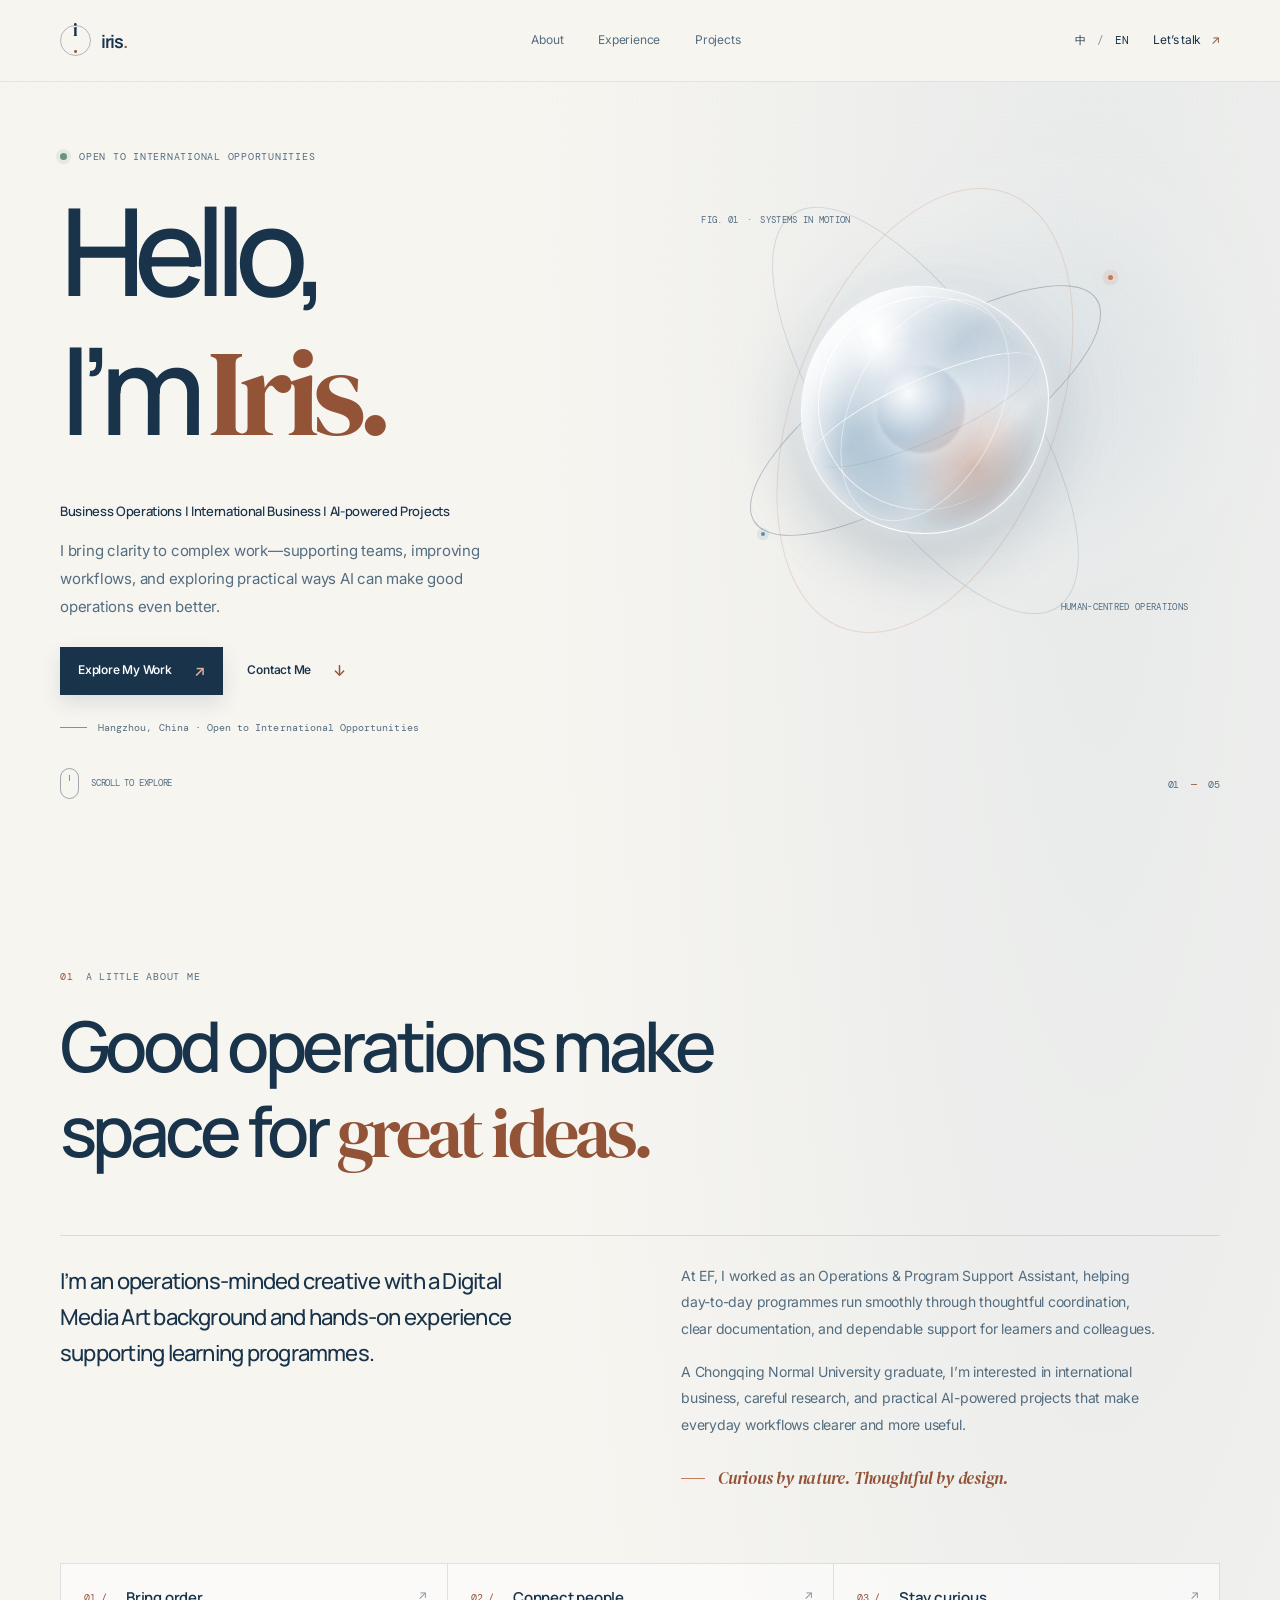
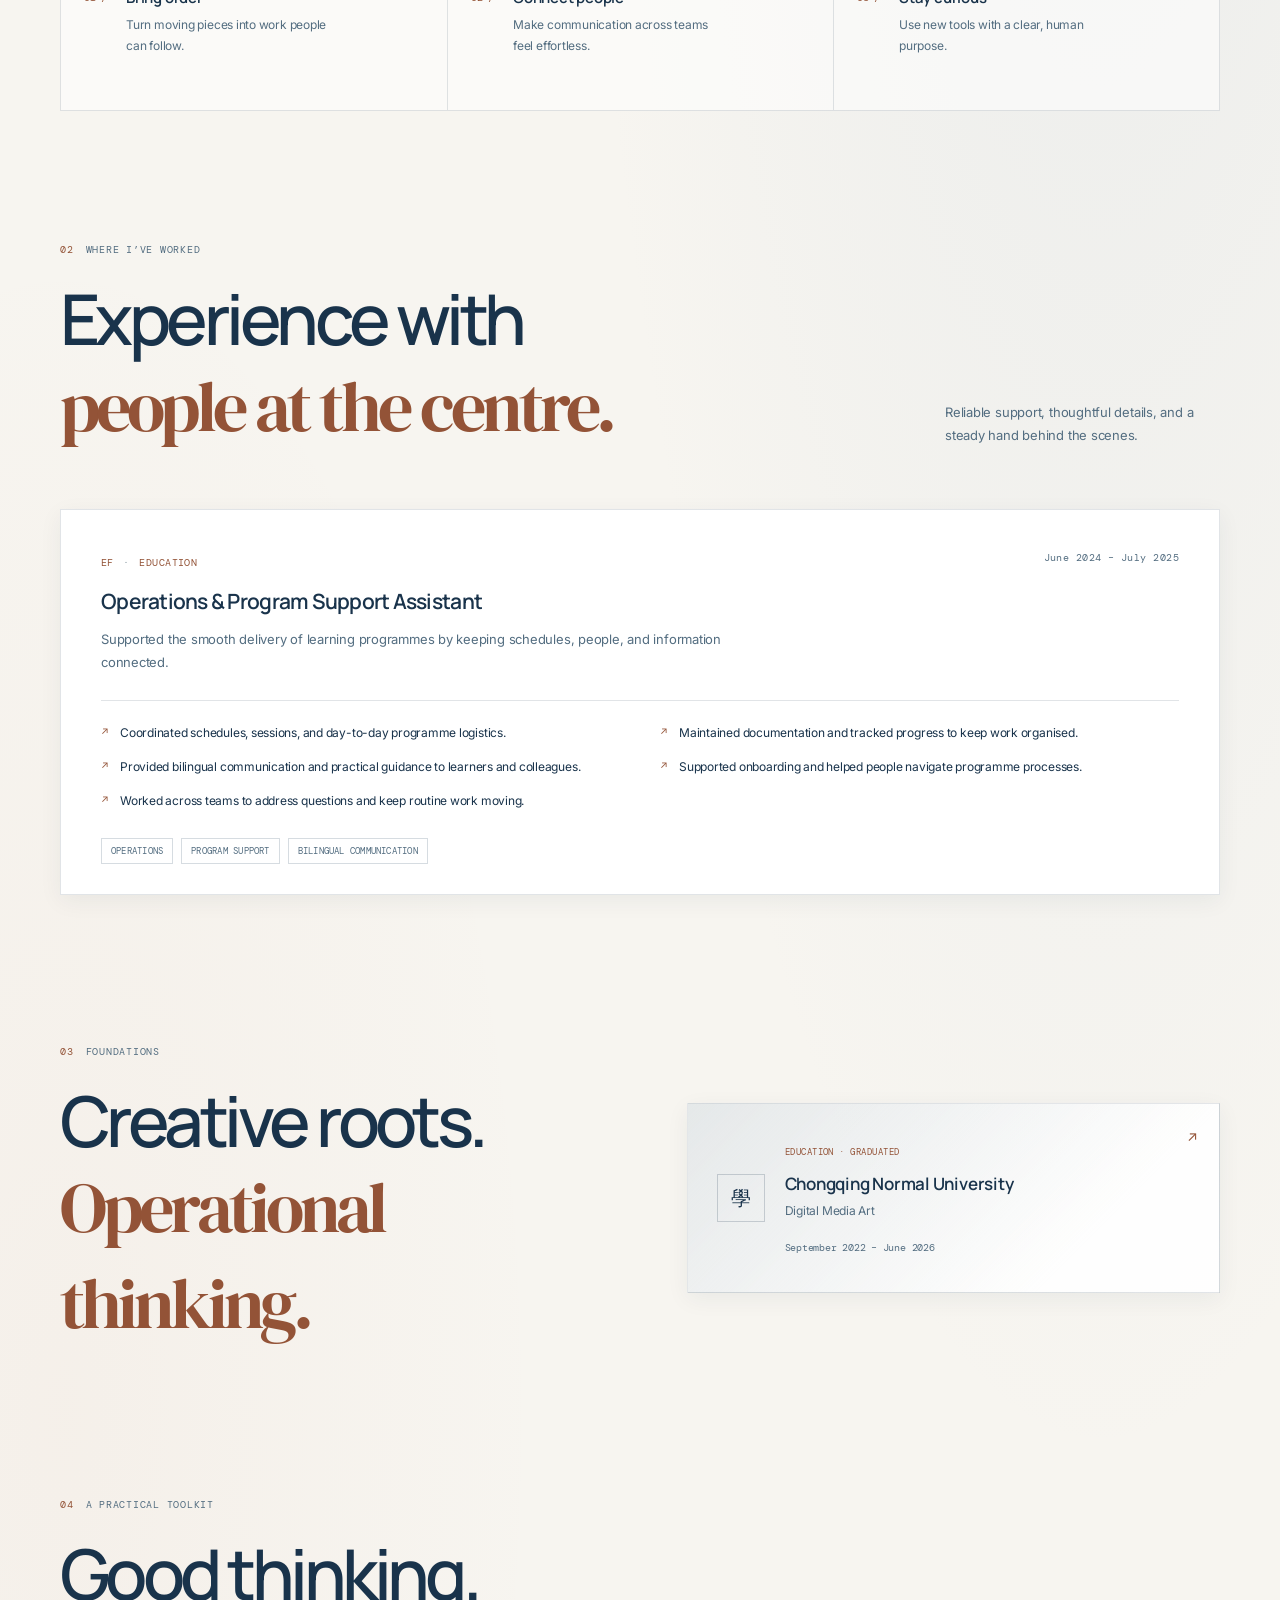
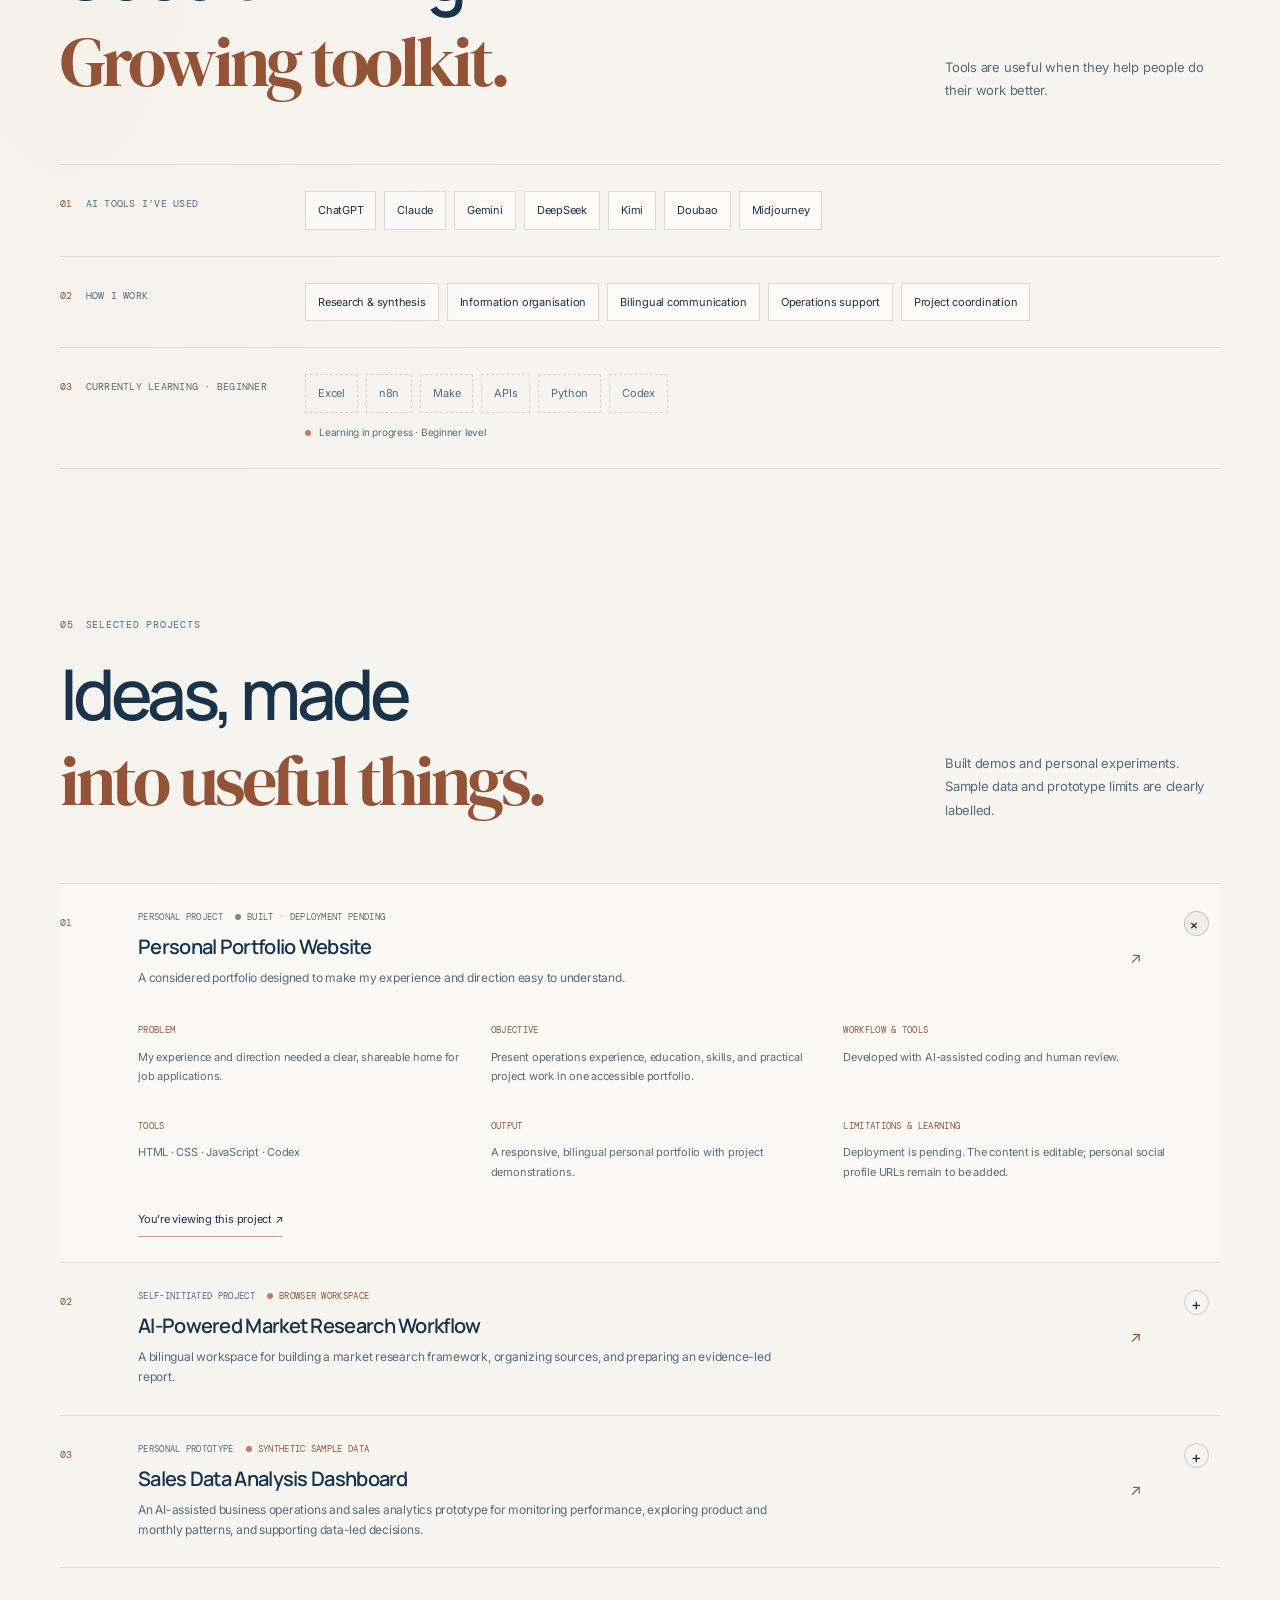
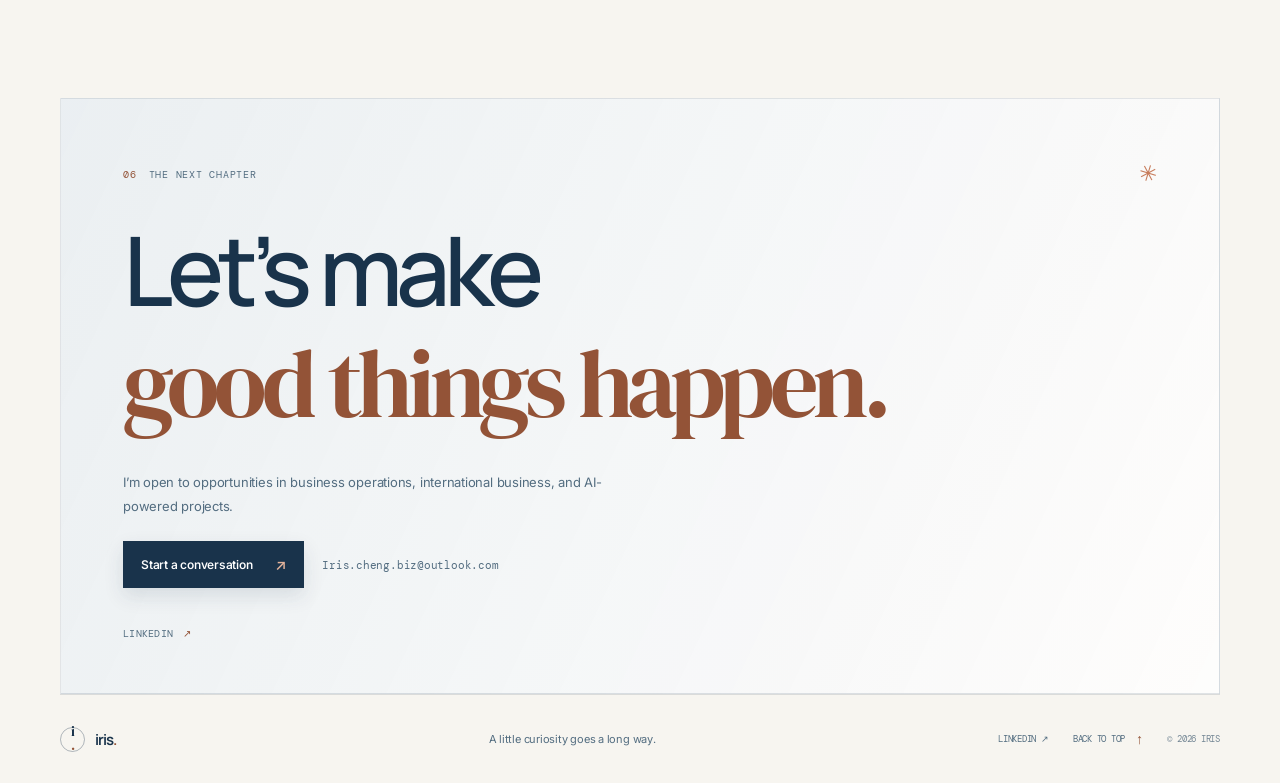
==== index.html @ 1dd0c963 "Initial commit: Add personal portfolio website" ====
<!doctype html>
<html lang="en">
  <head>
    <meta charset="UTF-8" />
    <meta name="viewport" content="width=device-width, initial-scale=1.0" />
    <meta name="theme-color" content="#F7F5F0" />
    <meta name="description" content="Iris — Business Operations, International Business and AI-powered Projects." />
    <meta property="og:title" content="Iris — Operations, thoughtfully done" />
    <meta property="og:description" content="Business Operations · International Business · AI-powered Projects" />
    <meta property="og:type" content="website" />
    <title>Iris — Operations, thoughtfully done</title>
    <link rel="icon" type="image/svg+xml" href="/favicon.svg" />
    <link rel="preconnect" href="https://fonts.googleapis.com" />
    <link rel="preconnect" href="https://fonts.gstatic.com" crossorigin />
    <link href="https://fonts.googleapis.com/css2?family=DM+Mono:wght@400;500&family=DM+Serif+Display:ital@0;1&family=Inter:wght@400;500;600&family=Manrope:wght@400;500;600;700&display=swap" rel="stylesheet" />
    <link rel="stylesheet" href="/styles.css" />
    <script type="module" src="/src/app.js"></script>
  </head>
  <body>
    <div class="site-shell">
      <header class="header">
        <a class="brand" href="#home" aria-label="Iris, home"><span class="brand-mark">i<span>.</span></span><span class="brand-name">iris<span class="brand-period">.</span></span></a>
        <nav class="nav" aria-label="Main navigation">
          <a href="#about" data-i18n="nav.about">About</a><a href="#experience" data-i18n="nav.experience">Experience</a><a href="#projects" data-i18n="nav.projects">Projects</a>
        </nav>
        <div class="header-actions"><button class="lang-switch" id="language-toggle" aria-label="Switch language">中 <span>/</span> EN</button><a class="header-contact" href="#contact"><span data-i18n="nav.contact">Let’s talk</span><span aria-hidden="true">↗</span></a><button class="menu-button" id="menu-toggle" aria-label="Open navigation" aria-expanded="false"><span></span><span></span></button></div>
      </header>

      <main>
        <section class="hero section-wrap" id="home">
          <div class="hero-copy">
            <div class="eyebrow hero-eyebrow"><span class="status-dot"></span><span data-i18n="hero.eyebrow">OPEN TO INTERNATIONAL OPPORTUNITIES</span></div>
            <h1 data-i18n-html="hero.title">Hello,<br />I’m <em>Iris.</em></h1>
            <p class="hero-role" data-i18n="hero.role">Business Operations | International Business | AI-powered Projects</p>
            <p class="hero-intro" data-i18n="hero.intro">I bring clarity to complex work—supporting teams, improving workflows, and exploring practical ways AI can make good operations even better.</p>
            <div class="hero-buttons"><a class="button button-primary" href="#projects"><span data-i18n="hero.viewProjects">Explore my work</span><span aria-hidden="true">↗</span></a><a class="button button-quiet" href="#contact"><span data-i18n="hero.contact">Get in touch</span><span aria-hidden="true">↓</span></a></div>
            <div class="hero-location"><span class="location-line"></span><span data-profile="location" data-i18n="hero.location">Hangzhou, China · Open to International Opportunities</span></div>
          </div>
          <div class="hero-art" aria-label="An abstract, softly illuminated 3D glass sculpture">
            <div class="orb-stage" id="orb-stage"><div class="orb-halo"></div><div class="orb"><div class="orb-core"></div><div class="orb-glint"></div><div class="orb-latitude"></div><div class="orb-longitude"></div></div><div class="orbit orbit-one"></div><div class="orbit orbit-two"></div><div class="orbit orbit-three"></div><div class="orbit-spark spark-one"></div><div class="orbit-spark spark-two"></div><span class="orbit-label label-top">FIG. 01 <span>·</span> SYSTEMS IN MOTION</span><span class="orbit-label label-bottom">HUMAN-CENTRED OPERATIONS</span></div>
          </div>
          <a href="#about" class="scroll-cue" aria-label="Scroll to about section"><span></span><span data-i18n="hero.scroll">SCROLL TO EXPLORE</span></a>
          <div class="hero-index">01 <span>—</span> 05</div>
        </section>

        <section class="about section-wrap section" id="about">
          <div class="section-heading"><div class="eyebrow"><span class="section-number">01</span><span data-i18n="about.eyebrow">A LITTLE ABOUT ME</span></div><h2 data-i18n-html="about.title">Good operations make<br />space for <em>great ideas.</em></h2></div>
          <div class="about-grid"><p class="about-lede" data-i18n="about.lede">I’m an operations-minded creative with a foundation in digital media and hands-on experience supporting learning programmes.</p><div class="about-body"><p data-i18n="about.body1">At EF, I helped keep day-to-day programmes running smoothly through thoughtful coordination, clear documentation, and dependable support for learners and colleagues.</p><p data-i18n="about.body2">I’m now building on that experience—exploring international business, careful research, and practical AI tools that make everyday workflows clearer and more useful.</p><div class="about-note"><span class="note-rule"></span><span data-i18n="about.note">Curious by nature. Thoughtful by design.</span></div></div></div>
          <div class="values-row"><article class="value-card"><span class="value-index">01 /</span><div><h3 data-i18n="about.value1Title">Bring order</h3><p data-i18n="about.value1">Turn moving pieces into work people can follow.</p></div><span class="value-arrow">↗</span></article><article class="value-card"><span class="value-index">02 /</span><div><h3 data-i18n="about.value2Title">Connect people</h3><p data-i18n="about.value2">Make communication across teams feel effortless.</p></div><span class="value-arrow">↗</span></article><article class="value-card"><span class="value-index">03 /</span><div><h3 data-i18n="about.value3Title">Stay curious</h3><p data-i18n="about.value3">Use new tools with a clear, human purpose.</p></div><span class="value-arrow">↗</span></article></div>
        </section>

        <section class="experience section-wrap section" id="experience">
          <div class="section-heading split-heading"><div><div class="eyebrow"><span class="section-number">02</span><span data-i18n="experience.eyebrow">WHERE I’VE WORKED</span></div><h2 data-i18n-html="experience.title">Experience with<br /><em>people at the centre.</em></h2></div><p class="heading-aside" data-i18n="experience.aside">Reliable support, thoughtful details, and a steady hand behind the scenes.</p></div>
          <article class="experience-card"><div class="experience-top"><div><span class="experience-org">EF <span>·</span> EDUCATION</span><h3 data-profile="efRole" data-i18n="experience.role">Operations &amp; Program Support Assistant</h3></div><span class="experience-date" data-profile="efDates" data-i18n="experience.date">June 2024 – July 2025</span></div><p class="experience-summary" data-i18n="experience.summary">Supported the smooth delivery of learning programmes by keeping schedules, people, and information connected.</p><div class="experience-rule"></div><ul class="experience-list"><li data-i18n="experience.point1">Coordinated schedules, sessions, and day-to-day programme logistics.</li><li data-i18n="experience.point2">Maintained documentation and tracked progress to keep work organised.</li><li data-i18n="experience.point3">Provided bilingual communication and practical guidance to learners and colleagues.</li><li data-i18n="experience.point4">Supported onboarding and helped people navigate programme processes.</li><li data-i18n="experience.point5">Worked across teams to address questions and keep routine work moving.</li></ul><div class="experience-foot"><span class="experience-tag">OPERATIONS</span><span class="experience-tag">PROGRAM SUPPORT</span><span class="experience-tag">BILINGUAL COMMUNICATION</span></div></article>
        </section>

        <section class="education section-wrap section" id="education">
          <div class="education-heading"><div class="eyebrow"><span class="section-number">03</span><span data-i18n="education.eyebrow">FOUNDATIONS</span></div><h2 data-i18n-html="education.title">Creative roots.<br /><em>Operational thinking.</em></h2></div><article class="education-card"><div class="education-glyph" aria-hidden="true">學</div><div class="education-copy"><span class="education-type" data-profile="educationStatus" data-i18n="education.type">EDUCATION · GRADUATED</span><h3 data-profile="university" data-i18n="education.school">Chongqing Normal University</h3><p data-profile="major" data-i18n="education.degree">Digital Media Art</p><span class="education-date" data-profile="educationPeriod" data-i18n="education.period">September 2022 – June 2026</span></div><span class="education-marker" aria-hidden="true">↗</span></article>
        </section>

        <section class="skills section-wrap section" id="skills">
          <div class="section-heading split-heading"><div><div class="eyebrow"><span class="section-number">04</span><span data-i18n="skills.eyebrow">A PRACTICAL TOOLKIT</span></div><h2 data-i18n-html="skills.title">Good thinking.<br /><em>Growing toolkit.</em></h2></div><p class="heading-aside" data-i18n="skills.aside">Tools are useful when they help people do their work better.</p></div><div class="skills-board"><div class="skill-group"><div class="skill-group-label"><span>01</span><span data-i18n="skills.aiLabel">AI &amp; CREATIVE TOOLS</span></div><div class="skill-chips"><span>ChatGPT</span><span>Claude</span><span>Gemini</span><span>DeepSeek</span><span>Kimi</span><span>Doubao</span><span>Midjourney</span></div></div><div class="skill-group"><div class="skill-group-label"><span>02</span><span data-i18n="skills.peopleLabel">HOW I WORK</span></div><div class="skill-chips"><span data-i18n="skills.skill1">Research &amp; synthesis</span><span data-i18n="skills.skill2">Information organisation</span><span data-i18n="skills.skill3">Bilingual communication</span><span data-i18n="skills.skill4">Operations support</span><span data-i18n="skills.skill5">Project coordination</span></div></div><div class="skill-group learning-group"><div class="skill-group-label"><span>03</span><span data-i18n="skills.learningLabel">CURRENTLY LEARNING</span></div><div class="skill-chips learning-chips"><span>Excel</span><span>n8n</span><span>Make</span><span>APIs</span><span>Python</span><span>Codex</span></div><p class="learning-caption"><span></span><span data-i18n="skills.learningCaption">Learning in progress · Beginner level</span></p></div></div>
        </section>

        <section class="projects section-wrap section" id="projects">
          <div class="section-heading split-heading"><div><div class="eyebrow"><span class="section-number">05</span><span data-i18n="projects.eyebrow">SELECTED PROJECTS</span></div><h2 data-i18n-html="projects.title">Ideas, made<br /><em>into useful things.</em></h2></div><p class="heading-aside" data-i18n="projects.aside">Personal experiments and early-stage prototypes. Every project is a work in progress.</p></div>
          <div class="project-list">
            <details class="project-card project-featured" open><summary class="project-summary"><span class="project-number">01</span><div class="project-main"><div class="project-meta"><span class="project-kind" data-i18n="projects.p1kind">PERSONAL PROJECT</span><span class="project-status status-active"><i></i><span data-i18n="projects.p1status">BUILT · DEPLOYMENT PENDING</span></span></div><h3 data-i18n="projects.p1title">Personal Portfolio Website</h3><p data-i18n="projects.p1desc">A considered portfolio—designed to make my experience and direction easy to understand.</p></div><span class="project-arrow" aria-hidden="true">↗</span><span class="project-toggle" aria-hidden="true">+</span></summary><div class="project-detail"><div class="project-detail-inner"><div><span data-i18n="projects.problem">PROBLEM</span><p data-i18n="projects.p1problem">My experience and direction needed a clear, shareable home for job applications.</p></div><div><span data-i18n="projects.objective">OBJECTIVE</span><p data-i18n="projects.p1objective">Present operations experience, education, skills, and practical project work in one accessible portfolio.</p></div><div><span data-i18n="projects.workflow">WORKFLOW</span><p data-i18n="projects.p1workflow">Developed with AI-assisted coding and human review.</p></div><div><span data-i18n="projects.tools">TOOLS</span><p data-i18n="projects.p1tools">HTML · CSS · JavaScript · Codex</p></div><div><span data-i18n="projects.output">OUTPUT</span><p data-i18n="projects.p1output">A responsive, bilingual personal portfolio with project demonstrations.</p></div><div><span data-i18n="projects.limitations">LIMITATIONS &amp; LEARNING</span><p data-i18n="projects.p1limitations">Deployment is pending. The content is editable; personal social profile URLs remain to be added.</p></div><a class="project-demo-link" href="#home" data-i18n="projects.p1link">You’re viewing this project ↗</a></div></div></details>
            <details class="project-card"><summary class="project-summary"><span class="project-number">02</span><div class="project-main"><div class="project-meta"><span class="project-kind" data-i18n="projects.p2kind">SELF-INITIATED PROTOTYPE</span><span class="project-status status-concept"><i></i><span data-i18n="projects.p2status">BROWSER DEMO</span></span></div><h3 data-i18n="projects.p2title">AI-Powered International Market Research</h3><p data-i18n="projects.p2desc">A self-contained research brief builder for organising manually gathered information.</p></div><span class="project-arrow" aria-hidden="true">↗</span><span class="project-toggle" aria-hidden="true">+</span></summary><div class="project-detail"><div class="project-detail-inner"><div><span data-i18n="projects.problem">PROBLEM</span><p data-i18n="projects.p2problem">Early market research can be difficult to organise into one reviewable brief.</p></div><div><span data-i18n="projects.objective">OBJECTIVE</span><p data-i18n="projects.p2objective">Structure questions, manually entered notes, and sources for human review.</p></div><div><span data-i18n="projects.workflow">WORKFLOW &amp; TOOLS</span><p data-i18n="projects.p2workflow">Enter a scope, gather evidence yourself, then generate a prompt and Markdown brief. HTML · CSS · JavaScript.</p></div><a class="project-demo-link" href="/projects/market-research.html" data-i18n="projects.openDemo">Open research brief builder ↗</a></div></div></details>
            <details class="project-card"><summary class="project-summary"><span class="project-number">03</span><div class="project-main"><div class="project-meta"><span class="project-kind" data-i18n="projects.p3kind">PERSONAL PROTOTYPE</span><span class="project-status status-concept"><i></i><span data-i18n="projects.p3status">SYNTHETIC SAMPLE DATA</span></span></div><h3 data-i18n="projects.p3title">Sales Data Analysis Dashboard</h3><p data-i18n="projects.p3desc">An interactive dashboard for exploring sales metrics from a sample CSV or your own file.</p></div><span class="project-arrow" aria-hidden="true">↗</span><span class="project-toggle" aria-hidden="true">+</span></summary><div class="project-detail"><div class="project-detail-inner"><div><span data-i18n="projects.problem">PROBLEM</span><p data-i18n="projects.p3problem">Raw sales rows can hide patterns in products and monthly performance.</p></div><div><span data-i18n="projects.objective">OBJECTIVE</span><p data-i18n="projects.p3objective">Summarise revenue, orders, average order value, and trends from validated CSV data.</p></div><div><span data-i18n="projects.workflow">WORKFLOW &amp; TOOLS</span><p data-i18n="projects.p3workflow">Load the synthetic sample or your CSV; calculations and charts run in your browser. HTML · CSS · JavaScript.</p></div><a class="project-demo-link" href="/projects/sales-dashboard.html" data-i18n="projects.openDashboard">Open sales dashboard ↗</a></div></div></details>
          </div>
        </section>

        <section class="contact section-wrap" id="contact"><div class="contact-topline"><span class="eyebrow"><span class="section-number">06</span><span data-i18n="contact.eyebrow">THE NEXT CHAPTER</span></span><span class="contact-decoration" aria-hidden="true">✳</span></div><h2 data-i18n-html="contact.title">Let’s make<br /><em>good things happen.</em></h2><p class="contact-lede" data-i18n="contact.lede">I’m open to opportunities in business operations, international business, and AI-powered projects.</p><div class="contact-actions"><a class="button button-primary contact-button" data-profile-email href="mailto:Iris.cheng.biz@outlook.com"><span data-i18n="contact.button">Start a conversation</span><span aria-hidden="true">↗</span></a><span class="contact-note" data-profile-email-text>Iris.cheng.biz@outlook.com</span></div><div class="contact-links"><a data-profile-link="linkedin" hidden>LINKEDIN <span>↗</span></a><a data-profile-link="github" hidden>GITHUB <span>↗</span></a><span id="social-links-note" data-i18n="contact.linksNote">LINKEDIN &amp; GITHUB DETAILS NOT PROVIDED</span></div></section>
      </main>

      <footer class="footer section-wrap"><a class="brand footer-brand" href="#home"><span class="brand-mark">i<span>.</span></span><span class="brand-name">iris<span class="brand-period">.</span></span></a><span class="footer-copy" data-i18n="footer.copy">A little curiosity goes a long way.</span><a class="footer-social" data-profile-link="linkedin" hidden>LINKEDIN <span aria-hidden="true">↗</span></a><a class="back-top" href="#home"><span data-i18n="footer.top">BACK TO TOP</span><span>↑</span></a><span class="footer-copyright">© <span id="year"></span> IRIS</span></footer>
    </div>
  </body>
</html>
---- styles.css ----
:root {
  color-scheme: light;
  --paper: #F7F5F0;
  --mist: #E9EEF2;
  --ink: #19334B;
  --slate: #536D80;
  --blue: #B7C8D8;
  --terracotta: #C77B5A;
  --terracotta-ink: #935337;
  --white: #FFFFFF;
  --line: rgba(25, 51, 75, .13);
  --line-strong: rgba(25, 51, 75, .22);
  --soft-shadow: 0 18px 48px rgba(25, 51, 75, .08);
  --tiny-shadow: 0 6px 22px rgba(25, 51, 75, .06);
  --sans: "Inter", "PingFang SC", "Noto Sans SC", "Microsoft YaHei", sans-serif;
  --display: "Manrope", "Inter", "PingFang SC", "Noto Sans SC", "Microsoft YaHei", sans-serif;
  --serif: "DM Serif Display", Georgia, "Songti SC", serif;
  --mono: "DM Mono", "SFMono-Regular", Consolas, monospace;
}

* { box-sizing: border-box; }
html { scroll-behavior: smooth; scroll-padding-top: 92px; }
body {
  margin: 0;
  color: var(--ink);
  background:
    radial-gradient(ellipse at 86% 8%, rgba(183, 200, 216, .24), transparent 35rem),
    radial-gradient(ellipse at 5% 54%, rgba(199, 123, 90, .045), transparent 30rem),
    var(--paper);
  font-family: var(--sans);
  font-size: 15px;
  line-height: 1.72;
  letter-spacing: -.015em;
  -webkit-font-smoothing: antialiased;
}
body::before {
  content: "";
  pointer-events: none;
  position: fixed;
  inset: 0;
  z-index: -1;
  opacity: .17;
  background-image: radial-gradient(rgba(25, 51, 75, .16) .55px, transparent .55px);
  background-size: 5px 5px;
  mask-image: linear-gradient(to bottom, black, transparent 75%);
}
a { color: inherit; }
button { font: inherit; }
:focus-visible { outline: 3px solid rgba(199, 123, 90, .65); outline-offset: 4px; }
.site-shell { max-width: 1920px; margin: 0 auto; overflow: clip; }
.section-wrap { width: min(1160px, calc(100% - 112px)); margin-inline: auto; }

/* Navigation */
.header {
  height: 82px;
  padding: 0 max(56px, calc((100vw - 1160px) / 2));
  display: flex;
  align-items: center;
  justify-content: space-between;
  position: sticky;
  top: 0;
  z-index: 20;
  border-bottom: 1px solid rgba(25, 51, 75, .09);
  background: rgba(247, 245, 240, .88);
  backdrop-filter: blur(18px);
}
.brand { display: inline-flex; align-items: center; gap: 10px; color: var(--ink); text-decoration: none; }
.brand-mark {
  width: 31px; height: 31px; border: 1px solid rgba(25, 51, 75, .32); border-radius: 50%;
  display: grid; place-content: center; padding-bottom: 3px; font: 500 17px/1 var(--serif);
}
.brand-mark span, .brand-period { color: var(--terracotta-ink); }
.brand-name { font: 650 18px/1 var(--display); letter-spacing: -.075em; }
.nav { display: flex; align-items: center; gap: 35px; margin-left: 70px; }
.nav a, .header-contact, .lang-switch { color: var(--slate); font-size: 12px; text-decoration: none; transition: color .2s ease; }
.nav a:hover, .header-contact:hover, .lang-switch:hover { color: var(--terracotta-ink); }
.header-actions { display: flex; align-items: center; gap: 24px; }
.lang-switch { border: 0; background: transparent; padding: 8px 0; color: var(--ink); font: 11px var(--mono); cursor: pointer; }
.lang-switch span { color: #8797a2; margin-inline: 4px; }
.header-contact { display: inline-flex; align-items: center; gap: 10px; color: var(--ink); }
.header-contact span:last-child { color: var(--terracotta-ink); }
.menu-button { display: none; }

/* Hero */
.hero {
  min-height: 690px;
  position: relative;
  display: flex;
  align-items: center;
  padding-block: 64px 104px;
  isolation: isolate;
}
.hero::before {
  content: ""; position: absolute; z-index: -1; width: 520px; height: 520px; border-radius: 50%;
  top: 30px; right: -90px; background: radial-gradient(circle, rgba(183, 200, 216, .23), rgba(233, 238, 242, .08) 50%, transparent 72%);
}
.hero-copy { width: 54%; position: relative; z-index: 2; padding-top: 4px; }
.eyebrow { display: flex; align-items: center; gap: 12px; color: var(--slate); font: 10px var(--mono); letter-spacing: .075em; }
.hero-eyebrow { margin-bottom: 27px; }
.status-dot { width: 7px; height: 7px; border-radius: 50%; background: #6d927e; box-shadow: 0 0 0 4px rgba(109, 146, 126, .12); }
h1, h2, h3, p { margin-top: 0; }
.hero h1 {
  margin: 0 0 24px; font: 550 clamp(78px, 9.5vw, 124px)/.98 var(--display); letter-spacing: -.09em;
}
.hero h1 em, h2 em { font: 500 1em var(--serif); letter-spacing: -.055em; }
.hero h1 em { color: var(--terracotta-ink); }
.hero-role { max-width: 470px; margin: 0 0 15px; color: var(--ink); font: 550 13px/1.7 var(--display); letter-spacing: -.025em; }
.hero-intro { max-width: 465px; margin-bottom: 26px; color: var(--slate); font-size: 15px; line-height: 1.85; }
.hero-buttons { display: flex; align-items: center; gap: 16px; }
.button {
  min-height: 48px; padding: 0 18px; display: inline-flex; align-items: center; justify-content: center; gap: 22px;
  font-size: 12px; font-weight: 550; text-decoration: none; transition: background .2s, color .2s, transform .2s, box-shadow .2s;
}
.button:hover { transform: translateY(-2px); }
.button-primary { color: var(--white); background: var(--ink); box-shadow: 0 8px 20px rgba(25, 51, 75, .12); }
.button-primary:hover { background: #254968; box-shadow: 0 12px 25px rgba(25, 51, 75, .18); }
.button-primary span:last-child { color: #e2b39b; font-size: 15px; }
.button-quiet { color: var(--ink); padding-inline: 8px; }
.button-quiet:hover { color: var(--terracotta-ink); }
.button-quiet span:last-child { color: var(--terracotta-ink); font-size: 15px; }
.hero-location { position: static; display: flex; align-items: center; gap: 11px; margin-top: 26px; color: var(--slate); font: 10px var(--mono); letter-spacing: .005em; }
.location-line { width: 27px; height: 1px; background: var(--terracotta); }
.hero-art { position: absolute; top: 48px; right: -30px; width: 56%; height: 560px; display: grid; place-items: center; }
.orb-stage { width: min(100%, 560px); height: 500px; position: relative; display: grid; place-items: center; isolation: isolate; transform: translate(var(--pointer-x, 0), var(--pointer-y, 0)); transition: transform .35s ease; }
.orb-halo { position: absolute; width: 370px; height: 370px; border-radius: 50%; background: radial-gradient(circle, rgba(183, 200, 216, .52), rgba(183, 200, 216, .17) 43%, transparent 72%); filter: blur(13px); }
.orb {
  width: 248px; height: 248px; position: relative; z-index: 2; border-radius: 47% 53% 50% 50% / 51% 45% 55% 49%;
  background:
    radial-gradient(ellipse at 31% 22%, rgba(255,255,255,.97), rgba(255,255,255,.28) 15%, transparent 34%),
    radial-gradient(ellipse at 70% 74%, rgba(199,123,90,.4), transparent 30%),
    radial-gradient(ellipse at 34% 68%, rgba(150,181,203,.55), transparent 45%),
    linear-gradient(137deg, rgba(255,255,255,.91), rgba(183,200,216,.72) 43%, rgba(255,255,255,.77) 69%, rgba(117,151,174,.62));
  border: 1px solid rgba(255,255,255,.92);
  box-shadow: inset -26px -25px 48px rgba(48,78,100,.19), inset 16px 12px 33px rgba(255,255,255,.86), inset 0 0 17px rgba(255,255,255,.75), 0 30px 58px rgba(60,86,106,.2), 0 5px 16px rgba(255,255,255,.72);
  backdrop-filter: blur(8px); animation: orb-float 9s ease-in-out infinite;
}
.orb::before { content: ""; position: absolute; inset: 10px 13px 24px 15px; border-radius: 50%; border-top: 1px solid rgba(255,255,255,.98); border-left: 1px solid rgba(255,255,255,.78); transform: rotate(-32deg); }
.orb::after { content: ""; position: absolute; inset: 0; border-radius: inherit; background: linear-gradient(124deg,rgba(255,255,255,.34),transparent 36%,transparent 67%,rgba(255,255,255,.32)); mix-blend-mode: screen; }
.orb-core { position: absolute; width: 88px; height: 88px; left: 75px; top: 78px; border-radius: 50%; background: radial-gradient(circle at 35% 32%,rgba(255,255,255,.9),rgba(183,200,216,.34) 52%,rgba(199,123,90,.16)); filter: blur(1px); box-shadow: 0 0 32px rgba(255,255,255,.68); }
.orb-glint { position: absolute; top: 37px; left: 57px; width: 29px; height: 9px; border-radius: 50%; background: white; filter: blur(5px); opacity: .95; transform: rotate(-42deg); }
.orb-latitude { position: absolute; width: 100%; height: 62px; top: 92px; border-radius: 50%; border-top: 1px solid rgba(255,255,255,.88); border-bottom: 1px solid rgba(25,51,75,.1); transform: rotate(-24deg); }
.orb-longitude { position: absolute; inset: 4px 50px; border: 1px solid rgba(255,255,255,.46); border-radius: 50%; transform: rotate(27deg); }
.orbit { position: absolute; width: 420px; height: 153px; border: 1px solid rgba(83,109,128,.32); border-radius: 50%; transform: rotate(-31deg); }
.orbit-one { width: 409px; height: 137px; border-color: rgba(83,109,128,.4); transform: rotate(-33deg); }
.orbit-two { width: 475px; height: 185px; border-color: rgba(83,109,128,.2); transform: rotate(56deg); }
.orbit-three { width: 466px; height: 263px; border-color: rgba(199,123,90,.22); transform: rotate(-69deg); }
.orbit-spark { position: absolute; z-index: 3; width: 7px; height: 7px; border-radius: 50%; background: var(--terracotta); box-shadow: 0 0 0 5px rgba(199,123,90,.12), 0 0 18px rgba(199,123,90,.4); }
.spark-one { top: 115px; right: 92px; width: 5px; height: 5px; }
.spark-two { bottom: 124px; left: 116px; width: 4px; height: 4px; background: #698ca5; box-shadow: 0 0 0 4px rgba(105,140,165,.13); }
.orbit-label { position: absolute; color: var(--slate); font: 9px var(--mono); letter-spacing: .035em; }
.orbit-label span { color: var(--terracotta-ink); padding: 0 3px; }
.label-top { top: 54px; left: 56px; }
.label-bottom { right: 17px; bottom: 47px; }
.scroll-cue { position: absolute; left: 0; bottom: 39px; display: flex; align-items: center; gap: 12px; color: var(--slate); font: 9px var(--mono); text-decoration: none; }
.scroll-cue span:first-child { width: 19px; height: 31px; border: 1px solid rgba(25,51,75,.4); border-radius: 12px; position: relative; }
.scroll-cue span:first-child::after { content: ""; position: absolute; top: 6px; left: 8px; width: 1px; height: 6px; background: var(--terracotta); animation: scroll-dot 1.9s infinite; }
.hero-index { position: absolute; bottom: 47px; right: 0; color: var(--slate); font: 10px var(--mono); }
.hero-index span { color: var(--terracotta-ink); padding-inline: 6px; }

/* Editorial sections */
.section { padding-top: 132px; }
.section-heading { margin-bottom: 55px; }
.section-heading .eyebrow, .education-heading .eyebrow { margin-bottom: 23px; }
.section-number { color: var(--terracotta-ink); }
h2 { margin: 0; font: 550 clamp(43px, 5.7vw, 70px)/1.12 var(--display); letter-spacing: -.065em; }
h2 em { color: var(--terracotta-ink); }
.about-grid { display: grid; grid-template-columns: 1fr 1fr; gap: 82px; padding: 27px 0 73px; border-top: 1px solid var(--line); }
.about-lede { max-width: 470px; margin: 0; color: var(--ink); font: 500 22px/1.65 var(--display); letter-spacing: -.035em; }
.about-body { max-width: 475px; color: var(--slate); font-size: 14px; line-height: 1.9; }
.about-body p { margin-bottom: 16px; }
.about-note { margin-top: 28px; display: flex; align-items: center; gap: 13px; color: var(--terracotta-ink); font: italic 17px var(--serif); }
.note-rule { width: 24px; height: 1px; background: var(--terracotta); }
.values-row { display: grid; grid-template-columns: repeat(3,1fr); border: 1px solid var(--line); background: rgba(255,255,255,.54); }
.value-card { min-height: 146px; padding: 23px 23px; display: flex; align-items: flex-start; gap: 19px; position: relative; transition: background .2s; }
.value-card:hover { background: var(--white); }
.value-card + .value-card { border-left: 1px solid var(--line); }
.value-index { padding-top: 4px; color: var(--terracotta-ink); font: 10px var(--mono); }
.value-card h3 { margin: 0 0 7px; font: 600 15px var(--display); }
.value-card p { max-width: 205px; margin: 0; color: var(--slate); font-size: 12px; line-height: 1.7; }
.value-arrow { position: absolute; top: 21px; right: 20px; color: #8295a2; font-size: 12px; }
.split-heading { display: flex; align-items: flex-end; justify-content: space-between; gap: 30px; }
.heading-aside { max-width: 275px; margin: 0 0 6px; color: var(--slate); font-size: 13px; line-height: 1.8; }

/* Experience */
.experience { padding-bottom: 8px; }
.experience-card { padding: 38px 40px 30px; border: 1px solid var(--line); background: var(--white); box-shadow: var(--tiny-shadow); }
.experience-top { display: flex; align-items: flex-start; justify-content: space-between; gap: 20px; }
.experience-org, .experience-date { color: var(--terracotta-ink); font: 10px var(--mono); letter-spacing: .045em; }
.experience-org span { padding-inline: 3px; color: #91a0aa; }
.experience-top h3 { margin: 12px 0 12px; font: 600 21px/1.45 var(--display); letter-spacing: -.035em; }
.experience-date { color: var(--slate); white-space: nowrap; margin-top: 3px; }
.experience-summary { max-width: 630px; margin: 0 0 25px; color: var(--slate); font-size: 13px; line-height: 1.8; }
.experience-rule { height: 1px; background: var(--line); margin-bottom: 21px; }
.experience-list { display: grid; grid-template-columns: 1fr 1fr; gap: 13px 40px; padding: 0; margin: 0 0 27px; list-style: none; }
.experience-list li { position: relative; padding-left: 19px; color: var(--ink); font-size: 12px; line-height: 1.75; }
.experience-list li::before { content: "↗"; position: absolute; left: 0; top: 0; color: var(--terracotta-ink); font-size: 10px; }
.experience-foot { display: flex; flex-wrap: wrap; gap: 8px; }
.experience-tag { padding: 6px 9px; border: 1px solid rgba(83,109,128,.24); color: var(--slate); font: 9px var(--mono); letter-spacing: .025em; }

/* Education and skills */
.education { display: grid; grid-template-columns: 1fr .95fr; gap: 65px; align-items: center; padding-top: 142px; }
.education-heading .eyebrow { margin-bottom: 23px; }
.education-card { min-height: 190px; padding: 28px 29px; display: flex; align-items: center; gap: 20px; position: relative; border: 1px solid rgba(25,51,75,.12); background: linear-gradient(135deg, rgba(183,200,216,.28), rgba(255,255,255,.9) 75%); box-shadow: var(--tiny-shadow); }
.education-glyph { width: 48px; height: 48px; display: grid; place-items: center; flex: 0 0 auto; border: 1px solid rgba(25,51,75,.2); color: var(--ink); font: 20px var(--serif); }
.education-type { color: var(--terracotta-ink); font: 9px var(--mono); letter-spacing: .055em; }
.education-copy h3 { max-width: 280px; margin: 9px 0 4px; font: 600 17px/1.45 var(--display); }
.education-copy p { margin: 0 0 12px; color: var(--slate); font-size: 12px; }
.education-date { color: var(--slate); font: 10px var(--mono); }
.education-marker { position: absolute; top: 20px; right: 21px; color: var(--terracotta-ink); font-size: 14px; }
.skills { padding-top: 147px; }
.skills-board { border-top: 1px solid var(--line); }
.skill-group { display: grid; grid-template-columns: 220px 1fr; gap: 25px; padding: 26px 0; border-bottom: 1px solid var(--line); }
.skill-group-label { display: flex; align-items: flex-start; gap: 13px; padding-top: 6px; color: var(--slate); font: 10px var(--mono); letter-spacing: .025em; }
.skill-group-label span:first-child { color: var(--terracotta-ink); }
.skill-chips { display: flex; flex-wrap: wrap; gap: 8px; }
.skill-chips span { padding: 9px 12px; border: 1px solid rgba(25,51,75,.16); background: rgba(255,255,255,.56); color: var(--ink); font-size: 11px; transition: border-color .2s, background .2s, transform .2s; }
.skill-chips span:hover { border-color: rgba(199,123,90,.65); background: var(--white); transform: translateY(-1px); }
.learning-chips span { border-style: dashed; background: transparent; color: var(--slate); }
.learning-caption { grid-column: 2; display: flex; align-items: center; gap: 8px; margin: -14px 0 0; color: var(--slate); font-size: 10px; }
.learning-caption span:first-child { width: 6px; height: 6px; border-radius: 50%; background: var(--terracotta); }

/* Project cards and contact */
.projects { padding-top: 149px; padding-bottom: 130px; }
.project-list { border-top: 1px solid var(--line); }
.project-card { border-bottom: 1px solid var(--line); transition: background .25s; }
.project-card:hover, .project-card[open] { background: rgba(255,255,255,.42); }
.project-summary { display: grid; grid-template-columns: 66px 1fr 42px 28px; gap: 12px; align-items: start; padding: 27px 8px 27px 0; cursor: pointer; list-style: none; }
.project-summary::-webkit-details-marker { display: none; }
.project-number { padding-top: 5px; color: var(--terracotta-ink); font: 10px var(--mono); }
.project-meta { display: flex; flex-wrap: wrap; align-items: center; gap: 12px; margin-bottom: 10px; }
.project-kind, .project-status { color: var(--slate); font: 9px var(--mono); letter-spacing: .035em; }
.project-status { display: inline-flex; align-items: center; gap: 6px; color: #536d62; }
.project-status i { width: 6px; height: 6px; border-radius: 50%; background: #6d927e; }
.status-concept { color: var(--terracotta-ink); }
.status-concept i { background: var(--terracotta); }
.status-planned { color: var(--slate); }
.status-planned i { background: #8c9daa; }
.project-main h3 { margin: 0 0 7px; color: var(--ink); font: 600 20px/1.4 var(--display); letter-spacing: -.035em; }
.project-main p { max-width: 650px; margin: 0; color: var(--slate); font-size: 12px; line-height: 1.7; }
.project-arrow { padding-top: 34px; color: var(--terracotta-ink); font-size: 15px; transition: transform .2s; }
.project-summary:hover .project-arrow { transform: translate(3px,-3px); }
.project-toggle { width: 25px; height: 25px; display: grid; place-items: center; border: 1px solid var(--line-strong); border-radius: 50%; color: var(--ink); font-size: 16px; font-weight: 400; transition: transform .25s, background .25s; }
.project-card[open] .project-toggle { transform: rotate(45deg); background: rgba(199,123,90,.1); }
.project-detail { display: grid; grid-template-rows: 0fr; transition: grid-template-rows .35s ease; }
.project-card[open] .project-detail { grid-template-rows: 1fr; }
.project-detail-inner { overflow: hidden; display: grid; grid-template-columns: repeat(3,1fr); gap: 24px; padding: 0 48px 0 78px; transition: padding .35s ease; }
.project-card[open] .project-detail-inner { padding-bottom: 25px; }
.project-detail-inner > div > span { color: var(--terracotta-ink); font: 9px var(--mono); letter-spacing: .035em; }
.project-detail-inner p { margin: 7px 0 0; color: var(--slate); font-size: 11px; line-height: 1.75; }
.project-demo-link { grid-column: 1/-1; justify-self: start; display: inline-flex; align-items: center; gap: 13px; padding: 4px 0 7px; border-bottom: 1px solid rgba(147,83,55,.52); color: var(--ink); font-size: 11px; text-decoration: none; transition: color .2s, border-color .2s; }
.project-demo-link:hover { color: var(--terracotta-ink); border-color: var(--terracotta); }
.contact { position: relative; padding: 56px 62px 53px; border: 1px solid rgba(25,51,75,.12); background: linear-gradient(115deg, rgba(233,238,242,.88), rgba(255,255,255,.78)); }
.contact-topline { display: flex; justify-content: space-between; align-items: center; margin-bottom: 29px; }
.contact-decoration { color: var(--terracotta); font-size: 22px; transform: rotate(17deg); }
.contact h2 { margin-bottom: 21px; font-size: clamp(60px,8vw,96px); line-height: 1; }
.contact h2 em { color: var(--terracotta-ink); }
.contact-lede { max-width: 520px; margin-bottom: 23px; color: var(--slate); font-size: 13px; line-height: 1.85; }
.contact-actions { display: flex; align-items: center; gap: 18px; }
.contact-button { min-height: 47px; }
.contact-note { color: var(--slate); font: 11px var(--mono); }
.contact-links { display: flex; align-items: center; flex-wrap: wrap; gap: 22px; margin-top: 39px; }
.contact-links a, .contact-links > span { color: var(--slate); font: 10px var(--mono); letter-spacing: .025em; text-decoration: none; }
.contact-links a:hover { color: var(--terracotta-ink); }
.contact-links a span { color: var(--terracotta-ink); margin-left: 4px; }
.contact-links > span { color: #788b99; }
.footer { min-height: 89px; display: grid; grid-template-columns: 1fr 1.2fr auto auto auto; align-items: center; gap: 24px; border-top: 1px solid var(--line); }
.footer-brand .brand-mark { width: 25px; height: 25px; font-size: 14px; }
.footer-brand .brand-name { font-size: 15px; }
.footer-copy { color: var(--slate); font-size: 11px; }
.footer-social { justify-self: center; color: var(--slate); font: 9px var(--mono); text-decoration: none; }
.footer-social:hover { color: var(--terracotta-ink); }
.back-top { justify-self: center; display: flex; align-items: center; gap: 10px; color: var(--slate); font: 9px var(--mono); text-decoration: none; }
.back-top span:last-child { color: var(--terracotta-ink); font-size: 14px; }
.footer-copyright { justify-self: end; color: #748795; font: 9px var(--mono); }

/* Motion and responsive composition */
.reveal { opacity: 0; transform: translateY(18px); transition: opacity .7s cubic-bezier(.22,.8,.25,1), transform .7s cubic-bezier(.22,.8,.25,1); }
.reveal.is-visible { opacity: 1; transform: translateY(0); }
@keyframes orb-float { 0%,100% { transform: translateY(0) rotate(-4deg); } 50% { transform: translateY(-10px) rotate(2deg); } }
@keyframes scroll-dot { 0% { transform: translateY(0); opacity: 0; } 25%,75% { opacity: 1; } 100% { transform: translateY(10px); opacity: 0; } }
@media (max-width: 900px) {
  .section-wrap { width: calc(100% - 64px); }
  .header { padding-inline: 32px; }
  .nav { gap: 22px; margin-left: 20px; }
  .hero { min-height: 650px; }
  .hero-art { right: -100px; width: 60%; opacity: .88; }
  .hero-copy { width: 62%; }
  .hero h1 { font-size: clamp(78px,11vw,108px); }
  .about-grid { gap: 45px; }
  .education { gap: 32px; }
  .experience-card { padding: 31px; }
  .skill-group { grid-template-columns: 180px 1fr; }
}
@media (max-width: 650px) {
  html { scroll-padding-top: 70px; }
  body { font-size: 14px; }
  .section-wrap { width: calc(100% - 42px); }
  .header { height: 68px; padding-inline: 21px; }
  .brand-mark { width: 27px; height: 27px; }
  .brand-name { font-size: 16px; }
  .nav { display: none; position: absolute; top: 67px; inset-inline: 0; padding: 17px 22px 20px; margin: 0; flex-direction: column; align-items: flex-start; gap: 15px; border-bottom: 1px solid var(--line); background: rgba(247,245,240,.98); box-shadow: var(--tiny-shadow); }
  .nav.nav-open { display: flex; }
  .nav a { font-size: 13px; }
  .header-actions { gap: 15px; }
  .header-contact { gap: 6px; font-size: 11px; }
  .menu-button { width: 28px; height: 30px; display: flex; flex-direction: column; justify-content: center; gap: 5px; padding: 4px; border: 0; background: transparent; }
  .menu-button span { width: 18px; height: 1px; background: var(--ink); transition: transform .2s; }
  .menu-button[aria-expanded="true"] span:first-child { transform: translateY(3px) rotate(45deg); }
  .menu-button[aria-expanded="true"] span:last-child { transform: translateY(-3px) rotate(-45deg); }
  .hero { min-height: 920px; align-items: flex-start; padding: 86px 0 100px; }
  .hero-copy { width: 100%; padding-top: 0; }
  .hero-eyebrow { margin-bottom: 22px; font-size: 9px; letter-spacing: .035em; }
  .hero h1 { margin-bottom: 19px; font-size: clamp(73px,18vw,104px); }
  .hero-role { max-width: 310px; margin-bottom: 11px; font-size: 11px; line-height: 1.65; }
  .hero-intro { max-width: 380px; margin-bottom: 20px; font-size: 13px; line-height: 1.75; }
  .hero-buttons { gap: 10px; }
  .button { min-height: 44px; padding-inline: 13px; gap: 14px; font-size: 11px; }
  .button-quiet { padding-inline: 3px; }
  .hero-art { top: 585px; right: -31px; width: 100%; height: 325px; opacity: .92; }
  .orb-stage { height: 330px; transform: scale(.76) translate(var(--pointer-x,0),var(--pointer-y,0)); transform-origin: center; }
  .orb { width: 224px; height: 224px; }
  .orb-core { left: 68px; top: 69px; }
  .orb-latitude { top: 81px; }
  .orbit-one { width: 370px; }
  .orbit-two { width: 428px; }
  .orbit-three { width: 414px; }
  .label-top { display: none; }
  .label-bottom { right: -4px; bottom: 15px; }
  .hero-location { gap: 8px; margin-top: 19px; font-size: 8px; line-height: 1.5; }
  .location-line { width: 17px; flex: 0 0 auto; }
  .scroll-cue { bottom: 35px; gap: 9px; font-size: 8px; }
  .scroll-cue span:first-child { width: 17px; height: 27px; }
  .hero-index { bottom: 43px; font-size: 9px; }
  .section { padding-top: 101px; }
  .section-heading { margin-bottom: 35px; }
  .section-heading .eyebrow, .education-heading .eyebrow { margin-bottom: 19px; }
  .eyebrow { gap: 9px; font-size: 9px; }
  h2 { font-size: clamp(40px,9.5vw,57px); }
  .about-grid { grid-template-columns: 1fr; gap: 20px; padding: 23px 0 42px; }
  .about-lede { font-size: 18px; line-height: 1.58; }
  .about-body { font-size: 12px; }
  .about-note { margin-top: 22px; font-size: 15px; }
  .values-row { grid-template-columns: 1fr; }
  .value-card { min-height: 96px; padding: 19px; gap: 15px; }
  .value-card + .value-card { border-top: 1px solid var(--line); border-left: 0; }
  .value-card h3 { font-size: 14px; }
  .value-card p { font-size: 11px; }
  .value-arrow { top: 20px; right: 19px; }
  .split-heading { display: block; }
  .heading-aside { max-width: 320px; margin-top: 15px; font-size: 12px; }
  .experience { padding-top: 101px; }
  .experience-card { padding: 23px 19px 20px; }
  .experience-top { display: block; }
  .experience-top h3 { margin: 10px 0 5px; font-size: 17px; }
  .experience-date { display: block; margin: 9px 0 16px; font-size: 9px; }
  .experience-summary { margin-bottom: 18px; font-size: 12px; }
  .experience-list { grid-template-columns: 1fr; gap: 11px; margin-bottom: 20px; }
  .experience-list li { font-size: 11px; }
  .experience-tag { padding: 6px 7px; font-size: 8px; }
  .education { grid-template-columns: 1fr; gap: 25px; padding-top: 104px; }
  .education-card { min-height: 155px; padding: 21px 17px; gap: 14px; }
  .education-glyph { width: 40px; height: 40px; }
  .education-copy h3 { max-width: 215px; font-size: 14px; }
  .education-copy p { font-size: 11px; }
  .education-date { font-size: 9px; }
  .skills { padding-top: 105px; }
  .skill-group { grid-template-columns: 1fr; gap: 13px; padding: 20px 0; }
  .skill-group-label { font-size: 9px; }
  .skill-chips { gap: 7px; }
  .skill-chips span { padding: 8px 10px; font-size: 10px; }
  .learning-caption { grid-column: 1; margin: -5px 0 0; }
  .projects { padding-top: 105px; padding-bottom: 94px; }
  .project-summary { grid-template-columns: 31px 1fr 22px; gap: 8px; padding: 21px 0; }
  .project-meta { gap: 8px; margin-bottom: 8px; }
  .project-number { font-size: 9px; }
  .project-kind, .project-status { font-size: 8px; }
  .project-main h3 { font-size: 15px; }
  .project-main p { font-size: 11px; }
  .project-arrow { display: none; }
  .project-toggle { grid-column: 3; grid-row: 1; width: 21px; height: 21px; font-size: 14px; }
  .project-detail-inner { grid-template-columns: 1fr; gap: 15px; padding-inline: 39px 18px; }
  .project-card[open] .project-detail-inner { padding-bottom: 19px; }
  .project-detail-inner p { margin-top: 5px; font-size: 10px; }
  .contact { padding: 39px 23px 37px; }
  .contact-topline { margin-bottom: 26px; }
  .contact h2 { margin-bottom: 18px; font-size: clamp(54px,13vw,76px); }
  .contact-lede { font-size: 12px; }
  .contact-actions { align-items: flex-start; flex-direction: column; gap: 9px; }
  .contact-note { font-size: 9px; }
  .contact-links { gap: 15px; margin-top: 31px; }
  .contact-links a, .contact-links > span { font-size: 8px; }
  .footer { min-height: 94px; grid-template-columns: 1fr 1fr; gap: 13px; padding-block: 16px; }
  .footer-copy { justify-self: end; font-size: 9px; text-align: right; }
  .footer-social { justify-self: start; }
  .back-top { justify-self: end; font-size: 8px; }
  .footer-copyright { justify-self: end; font-size: 8px; }
  .reveal { transform: translateY(13px); }
}
@media (max-width: 380px) {
  .header-actions { gap: 10px; }
  .header-contact { font-size: 10px; }
  .hero h1 { font-size: 70px; }
  .hero-role { max-width: 285px; }
  .contact-links { gap: 11px; }
}
@media (prefers-reduced-motion: reduce) {
  html { scroll-behavior: auto; }
  *, *::before, *::after { animation-duration: .01ms !important; animation-iteration-count: 1 !important; scroll-behavior: auto !important; transition-duration: .01ms !important; }
  .reveal { opacity: 1; transform: none; }
}
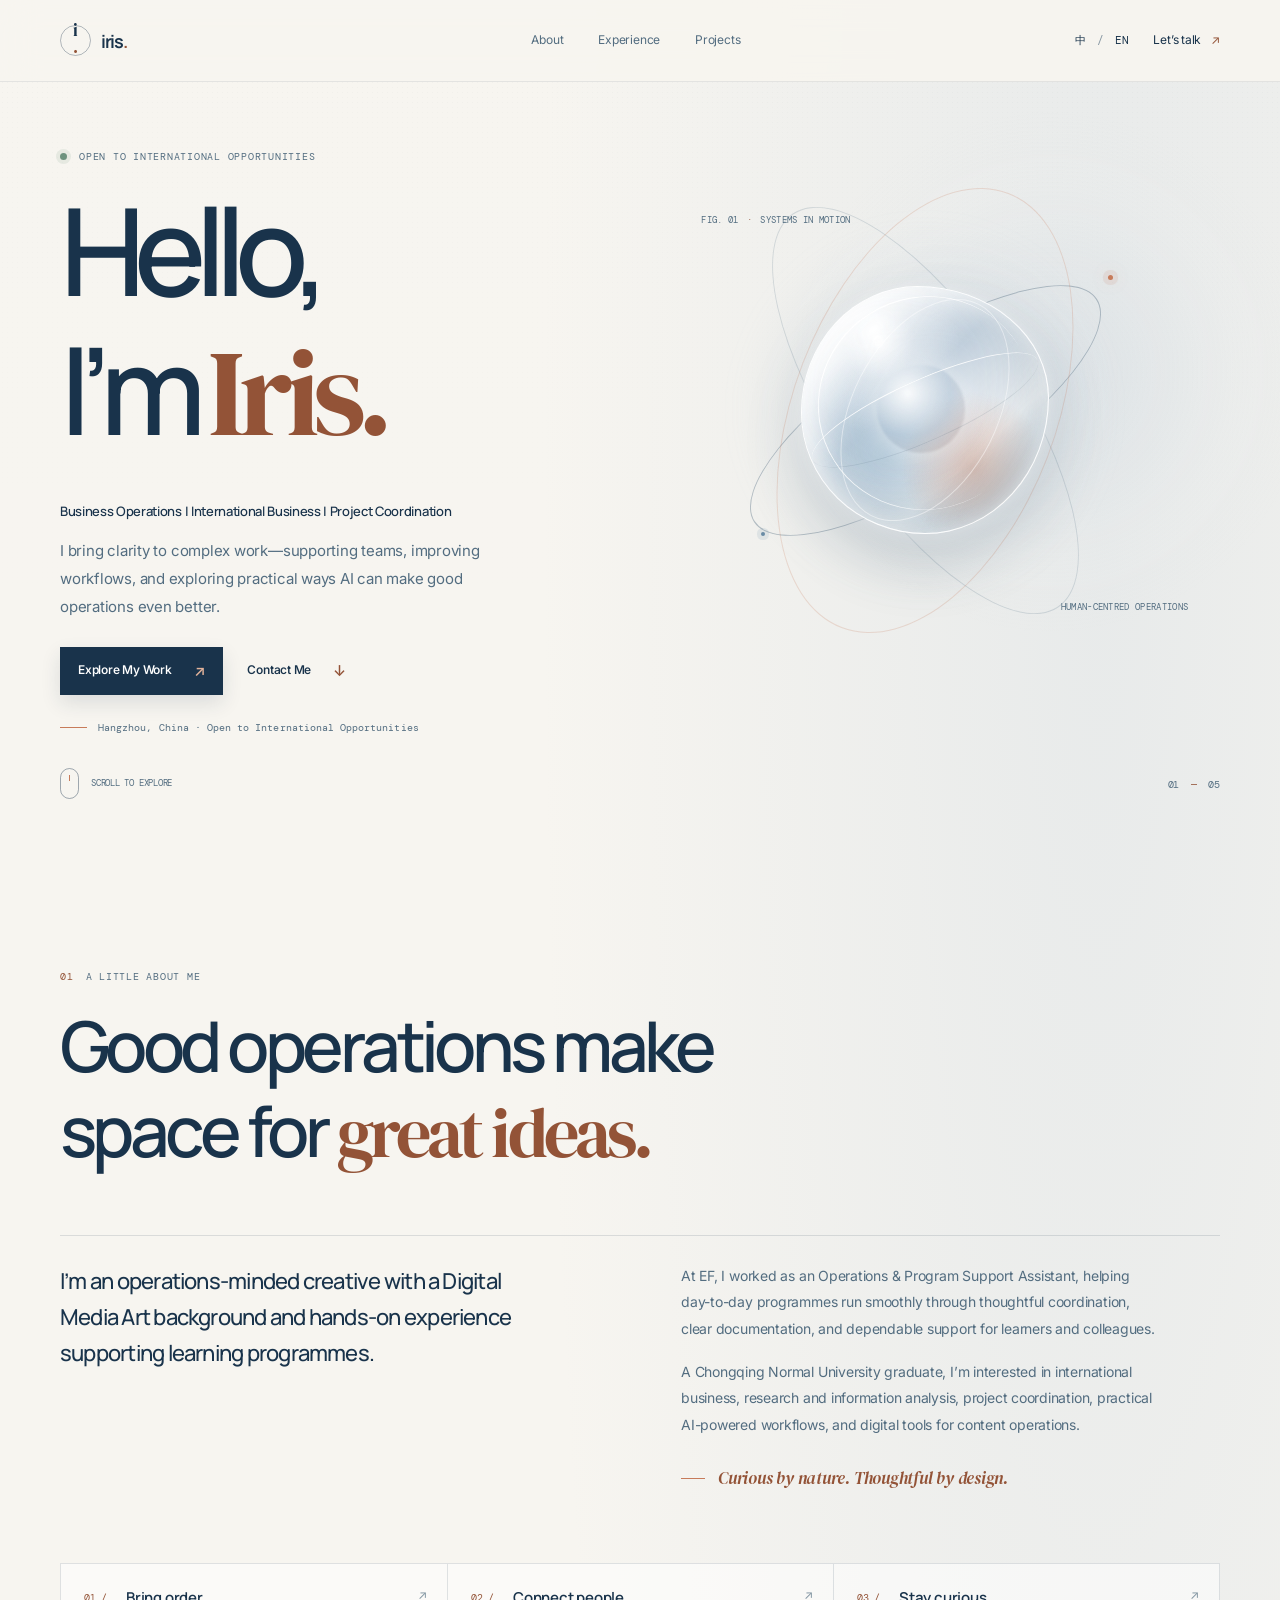
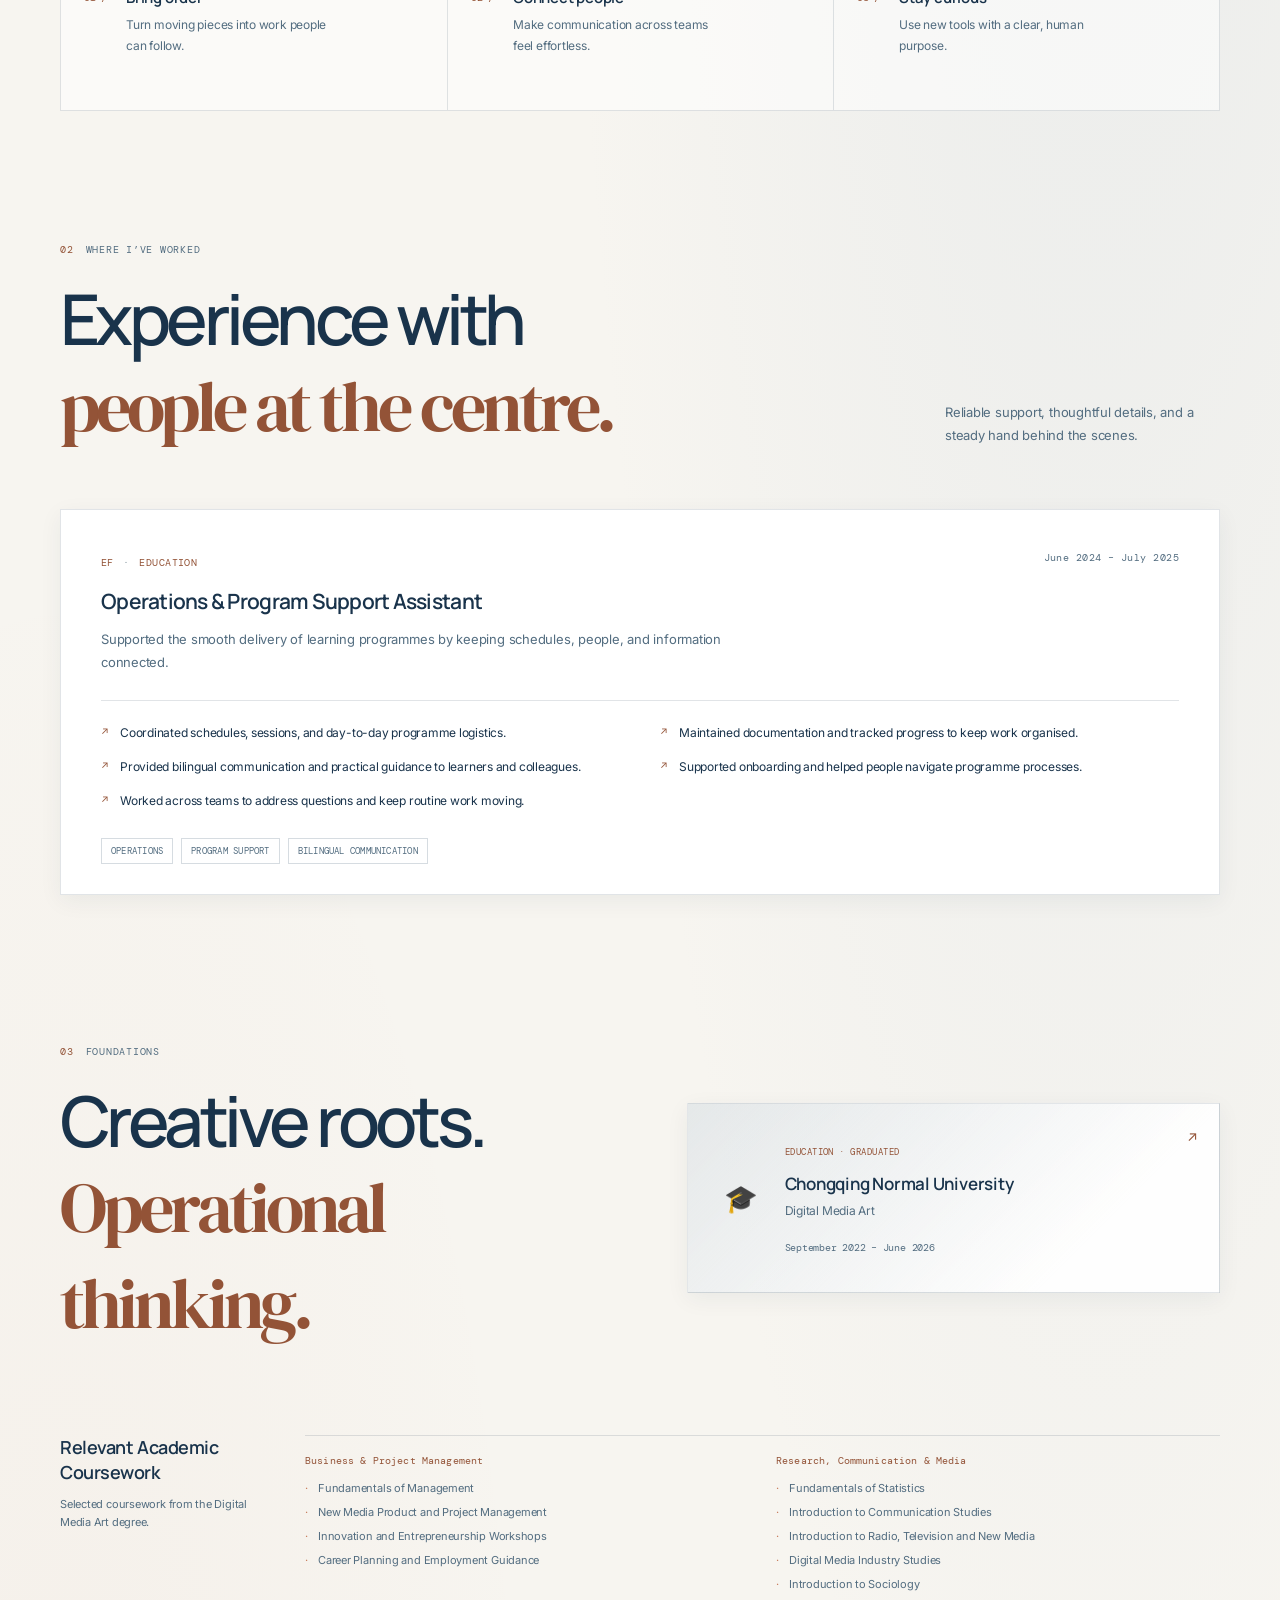
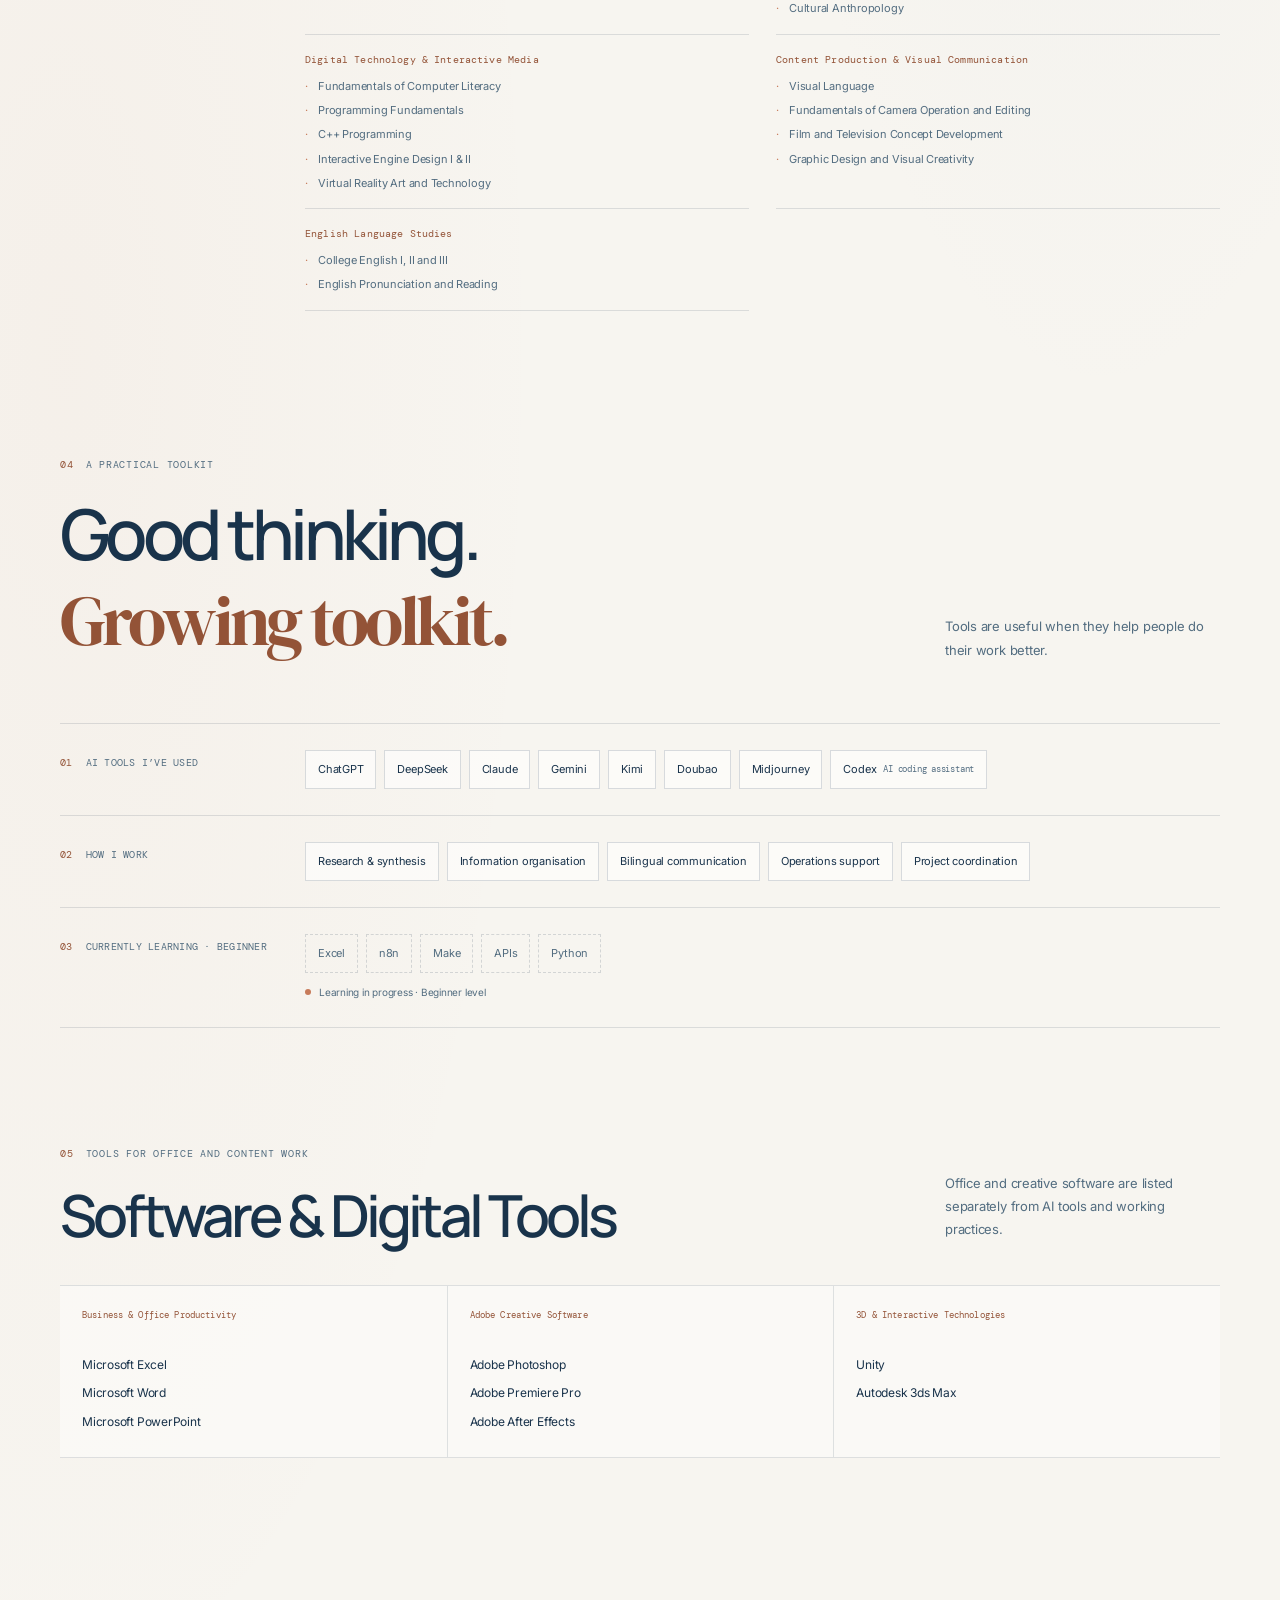
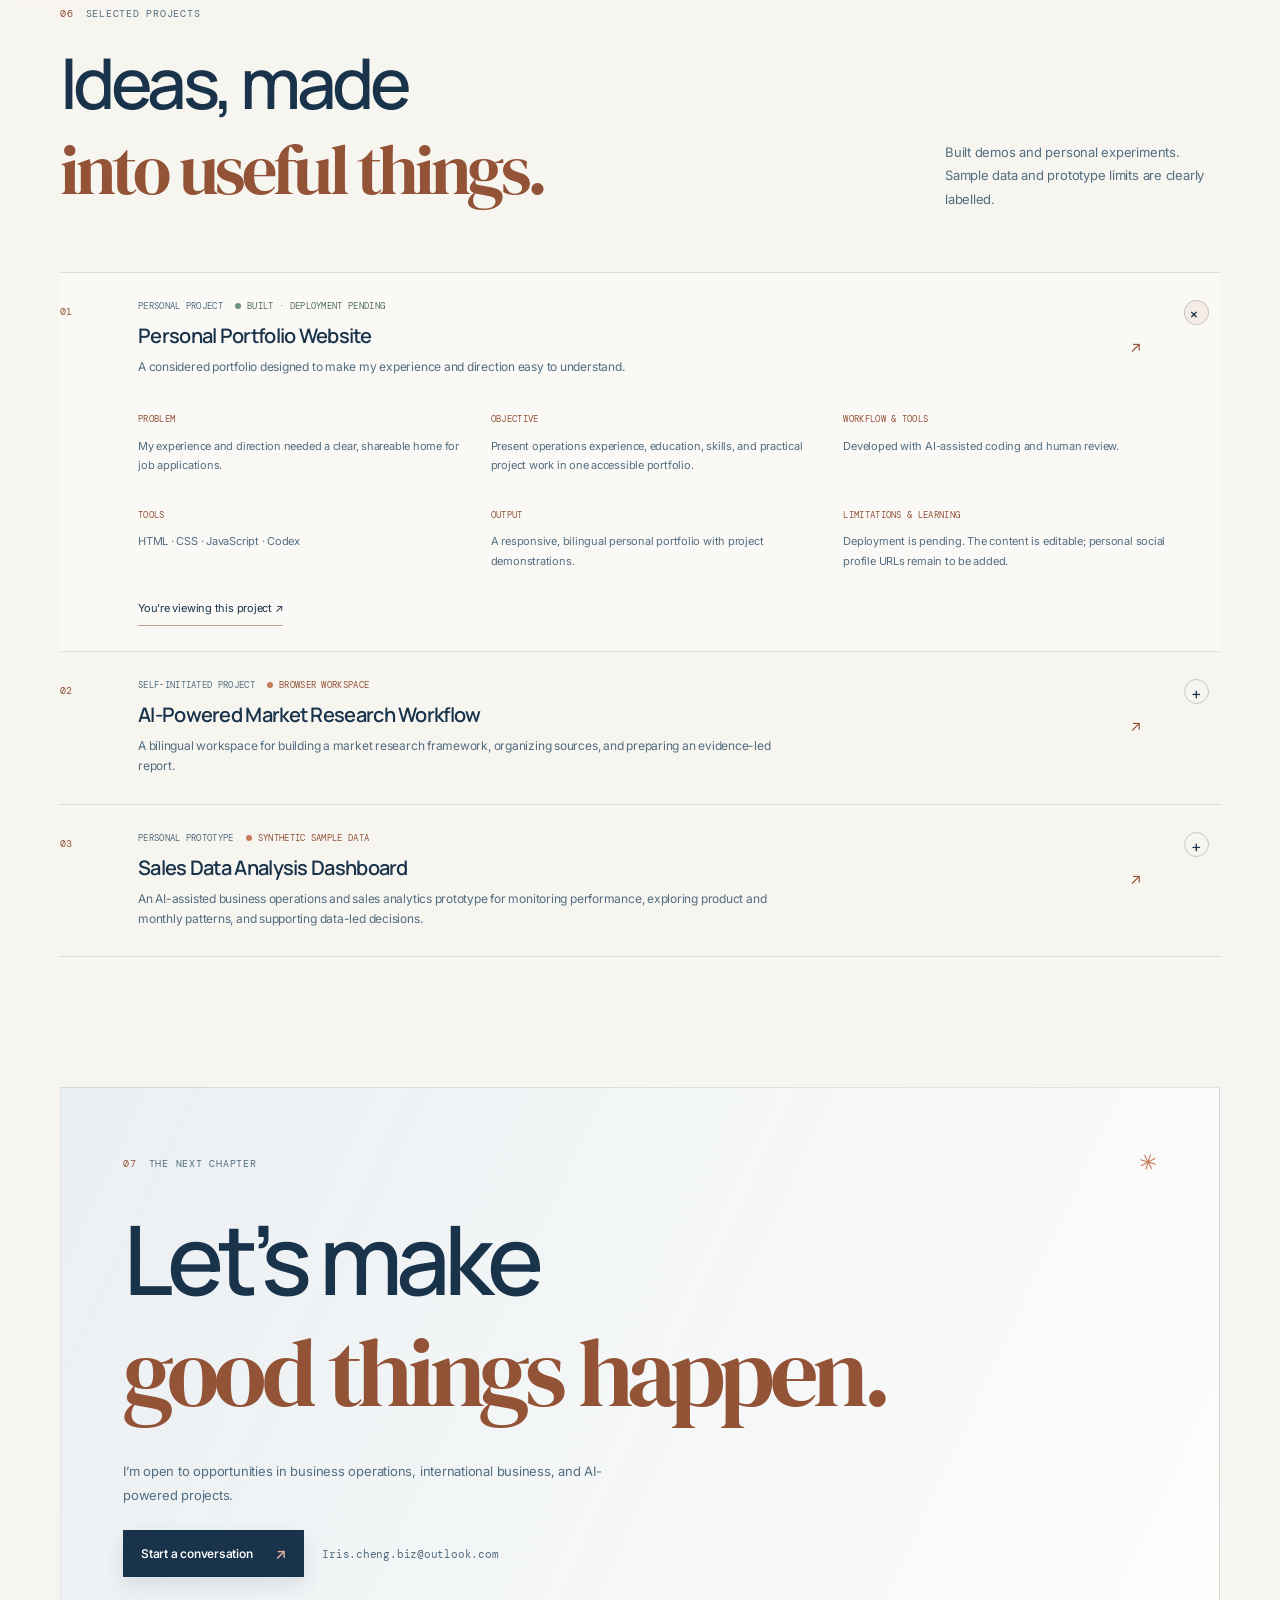
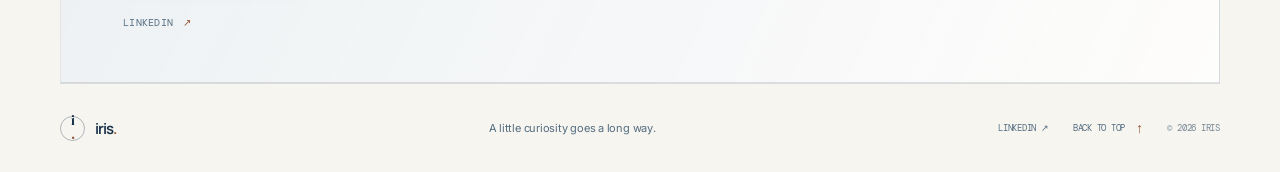
==== commit 687036da: "Add bilingual software and coursework sections" ====
--- a/index.html
+++ b/index.html
@@ -9,12 +9,12 @@
     <meta property="og:description" content="Business Operations · International Business · AI-powered Projects" />
     <meta property="og:type" content="website" />
     <title>Iris — Operations, thoughtfully done</title>
-    <link rel="icon" type="image/svg+xml" href="/favicon.svg" />
+    <link rel="icon" type="image/svg+xml" href="./favicon.svg" />
     <link rel="preconnect" href="https://fonts.googleapis.com" />
     <link rel="preconnect" href="https://fonts.gstatic.com" crossorigin />
     <link href="https://fonts.googleapis.com/css2?family=DM+Mono:wght@400;500&family=DM+Serif+Display:ital@0;1&family=Inter:wght@400;500;600&family=Manrope:wght@400;500;600;700&display=swap" rel="stylesheet" />
-    <link rel="stylesheet" href="/styles.css" />
-    <script type="module" src="/src/app.js"></script>
+    <link rel="stylesheet" href="./styles.css" />
+    <script type="module" src="./src/app.js"></script>
   </head>
   <body>
     <div class="site-shell">
@@ -55,23 +55,28 @@
         </section>
 
         <section class="education section-wrap section" id="education">
-          <div class="education-heading"><div class="eyebrow"><span class="section-number">03</span><span data-i18n="education.eyebrow">FOUNDATIONS</span></div><h2 data-i18n-html="education.title">Creative roots.<br /><em>Operational thinking.</em></h2></div><article class="education-card"><div class="education-glyph" aria-hidden="true">學</div><div class="education-copy"><span class="education-type" data-profile="educationStatus" data-i18n="education.type">EDUCATION · GRADUATED</span><h3 data-profile="university" data-i18n="education.school">Chongqing Normal University</h3><p data-profile="major" data-i18n="education.degree">Digital Media Art</p><span class="education-date" data-profile="educationPeriod" data-i18n="education.period">September 2022 – June 2026</span></div><span class="education-marker" aria-hidden="true">↗</span></article>
+          <div class="education-heading"><div class="eyebrow"><span class="section-number">03</span><span data-i18n="education.eyebrow">FOUNDATIONS</span></div><h2 data-i18n-html="education.title">Creative roots.<br /><em>Operational thinking.</em></h2></div><article class="education-card"><div class="education-glyph" aria-hidden="true">🎓</div><div class="education-copy"><span class="education-type" data-profile="educationStatus" data-i18n="education.type">EDUCATION · GRADUATED</span><h3 data-profile="university" data-i18n="education.school">Chongqing Normal University</h3><p data-profile="major" data-i18n="education.degree">Digital Media Art</p><span class="education-date" data-profile="educationPeriod" data-i18n="education.period">September 2022 – June 2026</span></div><span class="education-marker" aria-hidden="true">↗</span></article>
+          <div class="coursework" aria-labelledby="coursework-title"><div class="coursework-heading"><h3 id="coursework-title" data-i18n="education.courseworkTitle">Relevant Academic Coursework</h3><p data-i18n="education.courseworkNote">Selected coursework from the Digital Media Art degree.</p></div><div class="coursework-grid" id="coursework-groups"></div></div>
         </section>
 
         <section class="skills section-wrap section" id="skills">
-          <div class="section-heading split-heading"><div><div class="eyebrow"><span class="section-number">04</span><span data-i18n="skills.eyebrow">A PRACTICAL TOOLKIT</span></div><h2 data-i18n-html="skills.title">Good thinking.<br /><em>Growing toolkit.</em></h2></div><p class="heading-aside" data-i18n="skills.aside">Tools are useful when they help people do their work better.</p></div><div class="skills-board"><div class="skill-group"><div class="skill-group-label"><span>01</span><span data-i18n="skills.aiLabel">AI &amp; CREATIVE TOOLS</span></div><div class="skill-chips"><span>ChatGPT</span><span>Claude</span><span>Gemini</span><span>DeepSeek</span><span>Kimi</span><span>Doubao</span><span>Midjourney</span></div></div><div class="skill-group"><div class="skill-group-label"><span>02</span><span data-i18n="skills.peopleLabel">HOW I WORK</span></div><div class="skill-chips"><span data-i18n="skills.skill1">Research &amp; synthesis</span><span data-i18n="skills.skill2">Information organisation</span><span data-i18n="skills.skill3">Bilingual communication</span><span data-i18n="skills.skill4">Operations support</span><span data-i18n="skills.skill5">Project coordination</span></div></div><div class="skill-group learning-group"><div class="skill-group-label"><span>03</span><span data-i18n="skills.learningLabel">CURRENTLY LEARNING</span></div><div class="skill-chips learning-chips"><span>Excel</span><span>n8n</span><span>Make</span><span>APIs</span><span>Python</span><span>Codex</span></div><p class="learning-caption"><span></span><span data-i18n="skills.learningCaption">Learning in progress · Beginner level</span></p></div></div>
+          <div class="section-heading split-heading"><div><div class="eyebrow"><span class="section-number">04</span><span data-i18n="skills.eyebrow">A PRACTICAL TOOLKIT</span></div><h2 data-i18n-html="skills.title">Good thinking.<br /><em>Growing toolkit.</em></h2></div><p class="heading-aside" data-i18n="skills.aside">Tools are useful when they help people do their work better.</p></div><div class="skills-board"><div class="skill-group"><div class="skill-group-label"><span>01</span><span data-i18n="skills.aiLabel">AI &amp; CREATIVE TOOLS</span></div><div class="skill-chips"><span>ChatGPT</span><span>DeepSeek</span><span>Claude</span><span>Gemini</span><span>Kimi</span><span>Doubao</span><span>Midjourney</span><span class="skill-chip-with-note">Codex<small data-i18n="skills.codexNote">AI coding assistant</small></span></div></div><div class="skill-group"><div class="skill-group-label"><span>02</span><span data-i18n="skills.peopleLabel">HOW I WORK</span></div><div class="skill-chips"><span data-i18n="skills.skill1">Research &amp; synthesis</span><span data-i18n="skills.skill2">Information organisation</span><span data-i18n="skills.skill3">Bilingual communication</span><span data-i18n="skills.skill4">Operations support</span><span data-i18n="skills.skill5">Project coordination</span></div></div><div class="skill-group learning-group"><div class="skill-group-label"><span>03</span><span data-i18n="skills.learningLabel">CURRENTLY LEARNING</span></div><div class="skill-chips learning-chips"><span>Excel</span><span>n8n</span><span>Make</span><span>APIs</span><span>Python</span></div><p class="learning-caption"><span></span><span data-i18n="skills.learningCaption">Learning in progress · Beginner level</span></p></div></div>
+        </section>
+
+        <section class="software section-wrap section" id="software">
+          <div class="section-heading split-heading"><div><div class="eyebrow"><span class="section-number">05</span><span data-i18n="software.eyebrow">TOOLS FOR OFFICE AND CONTENT WORK</span></div><h2 data-i18n="software.title">Software &amp; Digital Tools</h2></div><p class="heading-aside" data-i18n="software.aside">Office and creative software are listed separately from AI tools and working practices.</p></div><div class="software-grid" id="software-groups"></div>
         </section>
 
         <section class="projects section-wrap section" id="projects">
-          <div class="section-heading split-heading"><div><div class="eyebrow"><span class="section-number">05</span><span data-i18n="projects.eyebrow">SELECTED PROJECTS</span></div><h2 data-i18n-html="projects.title">Ideas, made<br /><em>into useful things.</em></h2></div><p class="heading-aside" data-i18n="projects.aside">Personal experiments and early-stage prototypes. Every project is a work in progress.</p></div>
+          <div class="section-heading split-heading"><div><div class="eyebrow"><span class="section-number">06</span><span data-i18n="projects.eyebrow">SELECTED PROJECTS</span></div><h2 data-i18n-html="projects.title">Ideas, made<br /><em>into useful things.</em></h2></div><p class="heading-aside" data-i18n="projects.aside">Personal experiments and early-stage prototypes. Every project is a work in progress.</p></div>
           <div class="project-list">
             <details class="project-card project-featured" open><summary class="project-summary"><span class="project-number">01</span><div class="project-main"><div class="project-meta"><span class="project-kind" data-i18n="projects.p1kind">PERSONAL PROJECT</span><span class="project-status status-active"><i></i><span data-i18n="projects.p1status">BUILT · DEPLOYMENT PENDING</span></span></div><h3 data-i18n="projects.p1title">Personal Portfolio Website</h3><p data-i18n="projects.p1desc">A considered portfolio—designed to make my experience and direction easy to understand.</p></div><span class="project-arrow" aria-hidden="true">↗</span><span class="project-toggle" aria-hidden="true">+</span></summary><div class="project-detail"><div class="project-detail-inner"><div><span data-i18n="projects.problem">PROBLEM</span><p data-i18n="projects.p1problem">My experience and direction needed a clear, shareable home for job applications.</p></div><div><span data-i18n="projects.objective">OBJECTIVE</span><p data-i18n="projects.p1objective">Present operations experience, education, skills, and practical project work in one accessible portfolio.</p></div><div><span data-i18n="projects.workflow">WORKFLOW</span><p data-i18n="projects.p1workflow">Developed with AI-assisted coding and human review.</p></div><div><span data-i18n="projects.tools">TOOLS</span><p data-i18n="projects.p1tools">HTML · CSS · JavaScript · Codex</p></div><div><span data-i18n="projects.output">OUTPUT</span><p data-i18n="projects.p1output">A responsive, bilingual personal portfolio with project demonstrations.</p></div><div><span data-i18n="projects.limitations">LIMITATIONS &amp; LEARNING</span><p data-i18n="projects.p1limitations">Deployment is pending. The content is editable; personal social profile URLs remain to be added.</p></div><a class="project-demo-link" href="#home" data-i18n="projects.p1link">You’re viewing this project ↗</a></div></div></details>
-            <details class="project-card"><summary class="project-summary"><span class="project-number">02</span><div class="project-main"><div class="project-meta"><span class="project-kind" data-i18n="projects.p2kind">SELF-INITIATED PROTOTYPE</span><span class="project-status status-concept"><i></i><span data-i18n="projects.p2status">BROWSER DEMO</span></span></div><h3 data-i18n="projects.p2title">AI-Powered International Market Research</h3><p data-i18n="projects.p2desc">A self-contained research brief builder for organising manually gathered information.</p></div><span class="project-arrow" aria-hidden="true">↗</span><span class="project-toggle" aria-hidden="true">+</span></summary><div class="project-detail"><div class="project-detail-inner"><div><span data-i18n="projects.problem">PROBLEM</span><p data-i18n="projects.p2problem">Early market research can be difficult to organise into one reviewable brief.</p></div><div><span data-i18n="projects.objective">OBJECTIVE</span><p data-i18n="projects.p2objective">Structure questions, manually entered notes, and sources for human review.</p></div><div><span data-i18n="projects.workflow">WORKFLOW &amp; TOOLS</span><p data-i18n="projects.p2workflow">Enter a scope, gather evidence yourself, then generate a prompt and Markdown brief. HTML · CSS · JavaScript.</p></div><a class="project-demo-link" href="/projects/market-research.html" data-i18n="projects.openDemo">Open research brief builder ↗</a></div></div></details>
-            <details class="project-card"><summary class="project-summary"><span class="project-number">03</span><div class="project-main"><div class="project-meta"><span class="project-kind" data-i18n="projects.p3kind">PERSONAL PROTOTYPE</span><span class="project-status status-concept"><i></i><span data-i18n="projects.p3status">SYNTHETIC SAMPLE DATA</span></span></div><h3 data-i18n="projects.p3title">Sales Data Analysis Dashboard</h3><p data-i18n="projects.p3desc">An interactive dashboard for exploring sales metrics from a sample CSV or your own file.</p></div><span class="project-arrow" aria-hidden="true">↗</span><span class="project-toggle" aria-hidden="true">+</span></summary><div class="project-detail"><div class="project-detail-inner"><div><span data-i18n="projects.problem">PROBLEM</span><p data-i18n="projects.p3problem">Raw sales rows can hide patterns in products and monthly performance.</p></div><div><span data-i18n="projects.objective">OBJECTIVE</span><p data-i18n="projects.p3objective">Summarise revenue, orders, average order value, and trends from validated CSV data.</p></div><div><span data-i18n="projects.workflow">WORKFLOW &amp; TOOLS</span><p data-i18n="projects.p3workflow">Load the synthetic sample or your CSV; calculations and charts run in your browser. HTML · CSS · JavaScript.</p></div><a class="project-demo-link" href="/projects/sales-dashboard.html" data-i18n="projects.openDashboard">Open sales dashboard ↗</a></div></div></details>
+            <details class="project-card"><summary class="project-summary"><span class="project-number">02</span><div class="project-main"><div class="project-meta"><span class="project-kind" data-i18n="projects.p2kind">SELF-INITIATED PROTOTYPE</span><span class="project-status status-concept"><i></i><span data-i18n="projects.p2status">BROWSER DEMO</span></span></div><h3 data-i18n="projects.p2title">AI-Powered International Market Research</h3><p data-i18n="projects.p2desc">A self-contained research brief builder for organising manually gathered information.</p></div><span class="project-arrow" aria-hidden="true">↗</span><span class="project-toggle" aria-hidden="true">+</span></summary><div class="project-detail"><div class="project-detail-inner"><div><span data-i18n="projects.problem">PROBLEM</span><p data-i18n="projects.p2problem">Early market research can be difficult to organise into one reviewable brief.</p></div><div><span data-i18n="projects.objective">OBJECTIVE</span><p data-i18n="projects.p2objective">Structure questions, manually entered notes, and sources for human review.</p></div><div><span data-i18n="projects.workflow">WORKFLOW &amp; TOOLS</span><p data-i18n="projects.p2workflow">Enter a scope, gather evidence yourself, then generate a prompt and Markdown brief. HTML · CSS · JavaScript.</p></div><a class="project-demo-link" href="./projects/market-research.html" data-i18n="projects.openDemo">Open research brief builder ↗</a></div></div></details>
+            <details class="project-card"><summary class="project-summary"><span class="project-number">03</span><div class="project-main"><div class="project-meta"><span class="project-kind" data-i18n="projects.p3kind">PERSONAL PROTOTYPE</span><span class="project-status status-concept"><i></i><span data-i18n="projects.p3status">SYNTHETIC SAMPLE DATA</span></span></div><h3 data-i18n="projects.p3title">Sales Data Analysis Dashboard</h3><p data-i18n="projects.p3desc">An interactive dashboard for exploring sales metrics from a sample CSV or your own file.</p></div><span class="project-arrow" aria-hidden="true">↗</span><span class="project-toggle" aria-hidden="true">+</span></summary><div class="project-detail"><div class="project-detail-inner"><div><span data-i18n="projects.problem">PROBLEM</span><p data-i18n="projects.p3problem">Raw sales rows can hide patterns in products and monthly performance.</p></div><div><span data-i18n="projects.objective">OBJECTIVE</span><p data-i18n="projects.p3objective">Summarise revenue, orders, average order value, and trends from validated CSV data.</p></div><div><span data-i18n="projects.workflow">WORKFLOW &amp; TOOLS</span><p data-i18n="projects.p3workflow">Load the synthetic sample or your CSV; calculations and charts run in your browser. HTML · CSS · JavaScript.</p></div><a class="project-demo-link" href="./projects/sales-dashboard.html" data-i18n="projects.openDashboard">Open sales dashboard ↗</a></div></div></details>
           </div>
         </section>
 
-        <section class="contact section-wrap" id="contact"><div class="contact-topline"><span class="eyebrow"><span class="section-number">06</span><span data-i18n="contact.eyebrow">THE NEXT CHAPTER</span></span><span class="contact-decoration" aria-hidden="true">✳</span></div><h2 data-i18n-html="contact.title">Let’s make<br /><em>good things happen.</em></h2><p class="contact-lede" data-i18n="contact.lede">I’m open to opportunities in business operations, international business, and AI-powered projects.</p><div class="contact-actions"><a class="button button-primary contact-button" data-profile-email href="mailto:Iris.cheng.biz@outlook.com"><span data-i18n="contact.button">Start a conversation</span><span aria-hidden="true">↗</span></a><span class="contact-note" data-profile-email-text>Iris.cheng.biz@outlook.com</span></div><div class="contact-links"><a data-profile-link="linkedin" hidden>LINKEDIN <span>↗</span></a><a data-profile-link="github" hidden>GITHUB <span>↗</span></a><span id="social-links-note" data-i18n="contact.linksNote">LINKEDIN &amp; GITHUB DETAILS NOT PROVIDED</span></div></section>
+        <section class="contact section-wrap" id="contact"><div class="contact-topline"><span class="eyebrow"><span class="section-number">07</span><span data-i18n="contact.eyebrow">THE NEXT CHAPTER</span></span><span class="contact-decoration" aria-hidden="true">✳</span></div><h2 data-i18n-html="contact.title">Let’s make<br /><em>good things happen.</em></h2><p class="contact-lede" data-i18n="contact.lede">I’m open to opportunities in business operations, international business, and AI-powered projects.</p><div class="contact-actions"><a class="button button-primary contact-button" data-profile-email href="mailto:Iris.cheng.biz@outlook.com"><span data-i18n="contact.button">Start a conversation</span><span aria-hidden="true">↗</span></a><span class="contact-note" data-profile-email-text>Iris.cheng.biz@outlook.com</span></div><div class="contact-links"><a data-profile-link="linkedin" hidden>LINKEDIN <span>↗</span></a><a data-profile-link="github" hidden>GITHUB <span>↗</span></a><span id="social-links-note" data-i18n="contact.linksNote">LINKEDIN &amp; GITHUB DETAILS NOT PROVIDED</span></div></section>
       </main>
 
       <footer class="footer section-wrap"><a class="brand footer-brand" href="#home"><span class="brand-mark">i<span>.</span></span><span class="brand-name">iris<span class="brand-period">.</span></span></a><span class="footer-copy" data-i18n="footer.copy">A little curiosity goes a long way.</span><a class="footer-social" data-profile-link="linkedin" hidden>LINKEDIN <span aria-hidden="true">↗</span></a><a class="back-top" href="#home"><span data-i18n="footer.top">BACK TO TOP</span><span>↑</span></a><span class="footer-copyright">© <span id="year"></span> IRIS</span></footer>
--- a/styles.css
+++ b/styles.css
@@ -201,12 +201,21 @@
 .education { display: grid; grid-template-columns: 1fr .95fr; gap: 65px; align-items: center; padding-top: 142px; }
 .education-heading .eyebrow { margin-bottom: 23px; }
 .education-card { min-height: 190px; padding: 28px 29px; display: flex; align-items: center; gap: 20px; position: relative; border: 1px solid rgba(25,51,75,.12); background: linear-gradient(135deg, rgba(183,200,216,.28), rgba(255,255,255,.9) 75%); box-shadow: var(--tiny-shadow); }
-.education-glyph { width: 48px; height: 48px; display: grid; place-items: center; flex: 0 0 auto; border: 1px solid rgba(25,51,75,.2); color: var(--ink); font: 20px var(--serif); }
+.education-glyph { width: 48px; height: 48px; display: grid; place-items: center; flex: 0 0 auto; font: 27px/1 var(--sans); }
 .education-type { color: var(--terracotta-ink); font: 9px var(--mono); letter-spacing: .055em; }
 .education-copy h3 { max-width: 280px; margin: 9px 0 4px; font: 600 17px/1.45 var(--display); }
 .education-copy p { margin: 0 0 12px; color: var(--slate); font-size: 12px; }
 .education-date { color: var(--slate); font: 10px var(--mono); }
 .education-marker { position: absolute; top: 20px; right: 21px; color: var(--terracotta-ink); font-size: 14px; }
+.coursework { grid-column: 1 / -1; display: grid; grid-template-columns: 220px 1fr; gap: 25px; padding-top: 19px; }
+.coursework-heading h3 { margin: 0; color: var(--ink); font: 600 18px/1.4 var(--display); letter-spacing: -.025em; }
+.coursework-heading p { margin: 9px 0 0; color: var(--slate); font-size: 11px; line-height: 1.7; }
+.coursework-grid { display: grid; grid-template-columns: repeat(2, minmax(0, 1fr)); gap: 0 27px; border-top: 1px solid var(--line); }
+.coursework-card { padding: 17px 0 16px; border-bottom: 1px solid var(--line); }
+.coursework-category, .software-category { margin: 0 0 10px; color: var(--terracotta-ink); font: 10px/1.55 var(--mono); letter-spacing: .015em; }
+.coursework-list, .software-list { display: grid; gap: 6px; padding: 0; margin: 0; list-style: none; }
+.coursework-list li { position: relative; padding-left: 13px; color: var(--slate); font-size: 11px; line-height: 1.65; }
+.coursework-list li::before { content: "·"; position: absolute; left: 0; color: var(--terracotta); }
 .skills { padding-top: 147px; }
 .skills-board { border-top: 1px solid var(--line); }
 .skill-group { display: grid; grid-template-columns: 220px 1fr; gap: 25px; padding: 26px 0; border-bottom: 1px solid var(--line); }
@@ -218,6 +227,17 @@
 .learning-chips span { border-style: dashed; background: transparent; color: var(--slate); }
 .learning-caption { grid-column: 2; display: flex; align-items: center; gap: 8px; margin: -14px 0 0; color: var(--slate); font-size: 10px; }
 .learning-caption span:first-child { width: 6px; height: 6px; border-radius: 50%; background: var(--terracotta); }
+.skill-chip-with-note { display: inline-flex; align-items: center; flex-wrap: wrap; gap: 3px 7px; }
+.skill-chip-with-note small { color: var(--slate); font: 9px/1.35 var(--mono); }
+.software { padding-top: 119px; }
+.software .section-heading { margin-bottom: 37px; }
+.software h2 { font-size: clamp(38px, 4.8vw, 58px); }
+.software-grid { display: grid; grid-template-columns: repeat(3, minmax(0, 1fr)); border-top: 1px solid var(--line); border-bottom: 1px solid var(--line); background: rgba(255,255,255,.42); }
+.software-card { min-width: 0; padding: 23px 22px 25px; }
+.software-card + .software-card { border-left: 1px solid var(--line); }
+.software-category { min-height: 32px; margin-bottom: 15px; font-size: 9px; }
+.software-list { gap: 10px; }
+.software-list li { color: var(--ink); font-size: 12px; line-height: 1.55; }
 
 /* Project cards and contact */
 .projects { padding-top: 149px; padding-bottom: 130px; }
@@ -288,6 +308,8 @@
   .hero h1 { font-size: clamp(78px,11vw,108px); }
   .about-grid { gap: 45px; }
   .education { gap: 32px; }
+  .coursework { grid-template-columns: 1fr; gap: 17px; }
+  .coursework-grid { gap: 0 20px; }
   .experience-card { padding: 31px; }
   .skill-group { grid-template-columns: 180px 1fr; }
 }
@@ -363,12 +385,29 @@
   .education-copy h3 { max-width: 215px; font-size: 14px; }
   .education-copy p { font-size: 11px; }
   .education-date { font-size: 9px; }
+  .coursework { gap: 13px; padding-top: 10px; }
+  .coursework-heading h3 { font-size: 16px; }
+  .coursework-grid { grid-template-columns: 1fr; }
+  .coursework-card { padding: 14px 0; }
+  .coursework-category { font-size: 9px; }
+  .coursework-list li { font-size: 10px; }
   .skills { padding-top: 105px; }
   .skill-group { grid-template-columns: 1fr; gap: 13px; padding: 20px 0; }
   .skill-group-label { font-size: 9px; }
   .skill-chips { gap: 7px; }
   .skill-chips span { padding: 8px 10px; font-size: 10px; }
   .learning-caption { grid-column: 1; margin: -5px 0 0; }
+  .skill-chip-with-note { gap: 2px 5px; }
+  .skill-chip-with-note small { font-size: 8px; }
+  .software { padding-top: 101px; }
+  .software h2 { font-size: clamp(38px, 9vw, 52px); }
+  .software .section-heading { margin-bottom: 28px; }
+  .software-grid { grid-template-columns: 1fr; }
+  .software-card { padding: 18px 16px 19px; }
+  .software-card + .software-card { border-left: 0; border-top: 1px solid var(--line); }
+  .software-category { min-height: 0; margin-bottom: 12px; }
+  .software-list { grid-template-columns: repeat(2, minmax(0, 1fr)); gap: 8px 13px; }
+  .software-list li { font-size: 10px; }
   .projects { padding-top: 105px; padding-bottom: 94px; }
   .project-summary { grid-template-columns: 31px 1fr 22px; gap: 8px; padding: 21px 0; }
   .project-meta { gap: 8px; margin-bottom: 8px; }
